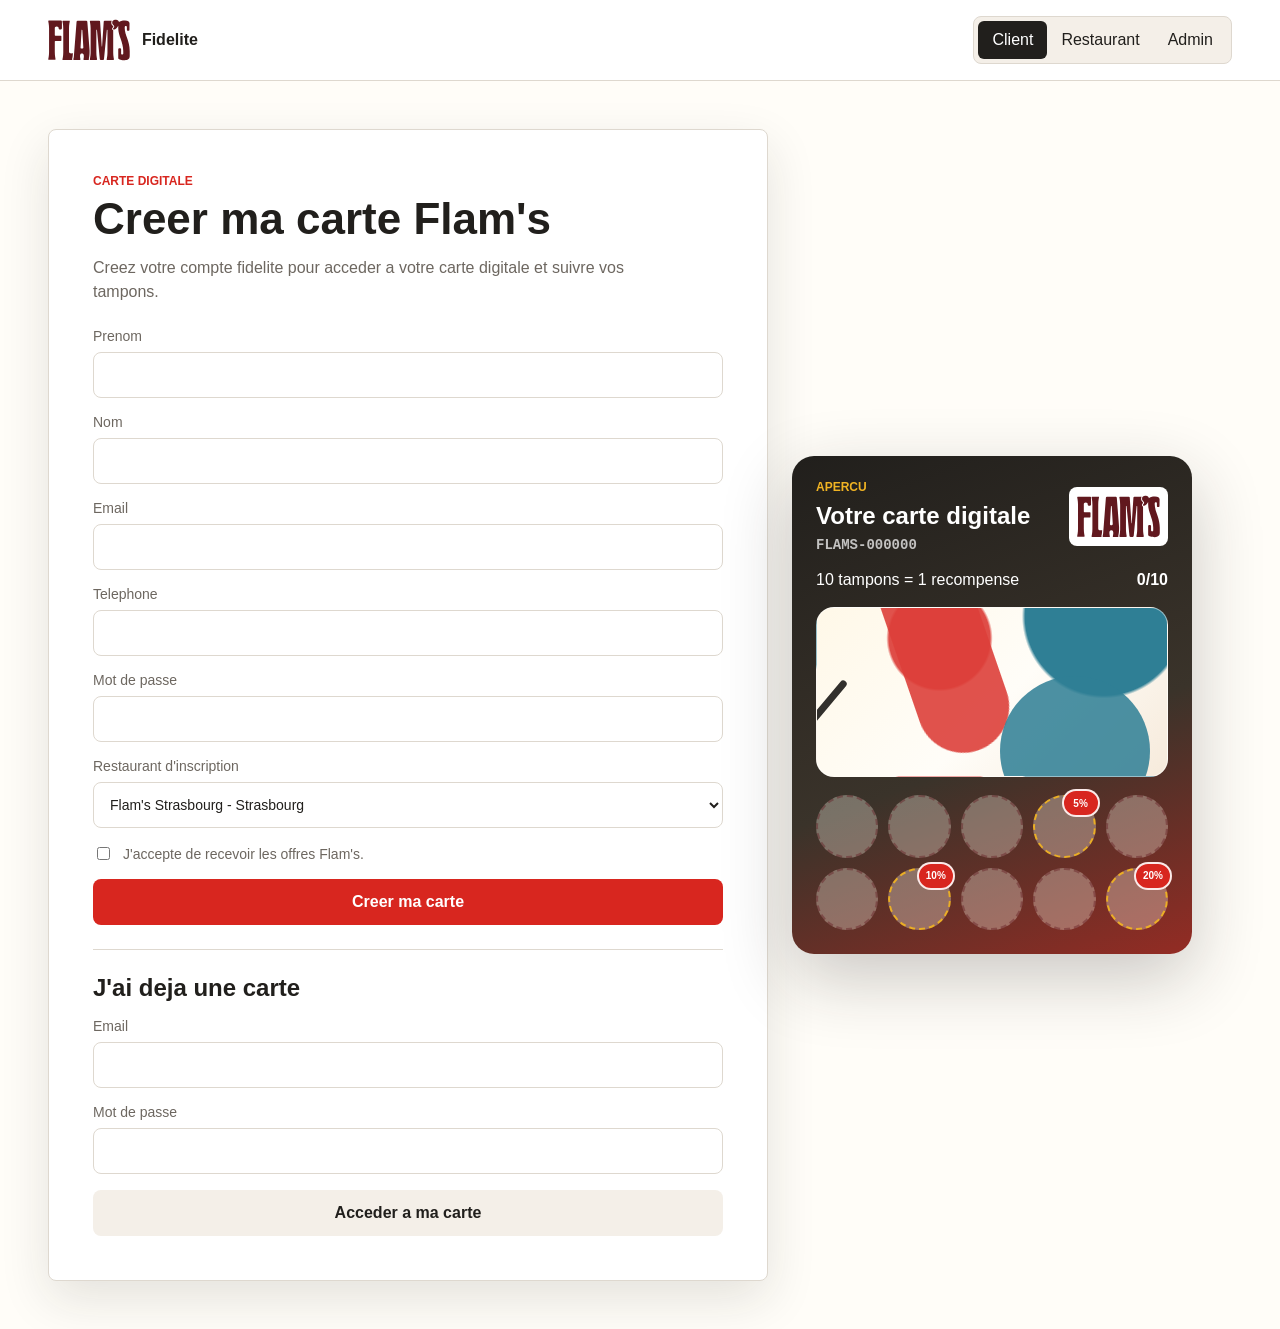
==== index.html @ 09e4e953 "Restore abstract card artwork" ====
<!doctype html>
<html lang="fr">
  <head>
    <meta charset="utf-8" />
    <meta name="viewport" content="width=device-width, initial-scale=1" />
    <title>Flam's Fidelite - Connexion client</title>
    <link rel="stylesheet" href="styles.css" />
  </head>
  <body data-page="auth">
    <header class="topbar">
      <a class="brand" href="index.html" aria-label="Accueil Flam's Fidelite">
        <img class="brand-logo" src="assets/brand/2025-09-FLAMS-Valise-Logo_LOGO-BDX.svg" alt="Flam's" />
        <span>Fidelite</span>
      </a>
      <nav class="main-nav" aria-label="Navigation">
        <a class="is-active" href="index.html">Client</a>
        <a href="restaurant.html">Restaurant</a>
        <a href="admin.html">Admin</a>
      </nav>
    </header>

    <main class="auth-shell">
      <section class="auth-panel">
        <p class="eyebrow">Carte digitale</p>
        <h1>Creer ma carte Flam's</h1>
        <p class="lead">Creez votre compte fidelite pour acceder a votre carte digitale et suivre vos tampons.</p>

        <form id="customer-form" class="form">
          <label>
            Prenom
            <input name="firstName" autocomplete="given-name" required />
          </label>
          <label>
            Nom
            <input name="lastName" autocomplete="family-name" required />
          </label>
          <label>
            Email
            <input name="email" type="email" autocomplete="email" required />
          </label>
          <label>
            Telephone
            <input name="phone" type="tel" autocomplete="tel" required />
          </label>
          <label>
            Mot de passe
            <input name="password" type="password" autocomplete="new-password" minlength="6" required />
          </label>
          <label>
            Restaurant d'inscription
            <select name="restaurantId" id="restaurant-select" required></select>
          </label>
          <label class="check">
            <input name="marketingConsent" type="checkbox" />
            <span>J'accepte de recevoir les offres Flam's.</span>
          </label>
          <button class="primary" type="submit">Creer ma carte</button>
        </form>

        <div class="divider"></div>

        <form id="login-form" class="form compact-form">
          <h2>J'ai deja une carte</h2>
          <label>
            Email
            <input name="email" type="email" autocomplete="email" required />
          </label>
          <label>
            Mot de passe
            <input name="password" type="password" autocomplete="current-password" required />
          </label>
          <button class="secondary" type="submit">Acceder a ma carte</button>
        </form>
      </section>

      <aside class="auth-visual">
        <div class="wallet-card sample-card">
          <div class="brand-row">
            <div>
              <p class="eyebrow">Apercu</p>
              <h2>Votre carte digitale</h2>
              <p class="card-number">FLAMS-000000</p>
            </div>
            <img class="card-logo" src="assets/brand/2025-09-FLAMS-Valise-Logo_LOGO-BDX.svg" alt="Flam's" />
          </div>
          <div class="reward-row">
            <span>10 tampons = 1 recompense</span>
            <strong>0/10</strong>
          </div>
          <div class="card-art" id="sample-art" aria-label="Apercu du dessin unique"></div>
          <div class="stamp-grid client-stamps" id="sample-stamps"></div>
        </div>
      </aside>
    </main>

    <script src="app.js"></script>
  </body>
</html>
---- styles.css ----
:root {
  color-scheme: light;
  --ink: #211f1c;
  --muted: #6d6760;
  --line: #ded8cf;
  --paper: #fffdf8;
  --surface: #ffffff;
  --flame: #d8261f;
  --gold: #f0b323;
  --green: #1b7f55;
  --blue: #2f7f95;
  --shadow: 0 18px 50px rgba(33, 31, 28, 0.12);
}

* {
  box-sizing: border-box;
}

body {
  margin: 0;
  background: var(--paper);
  color: var(--ink);
  font-family: Arial, Helvetica, sans-serif;
}

button,
input,
select {
  font: inherit;
}

.topbar {
  align-items: center;
  background: var(--surface);
  border-bottom: 1px solid var(--line);
  display: flex;
  gap: 24px;
  justify-content: space-between;
  padding: 16px clamp(16px, 4vw, 48px);
  position: sticky;
  top: 0;
  z-index: 2;
}

.brand {
  align-items: center;
  color: var(--ink);
  display: inline-flex;
  font-weight: 800;
  gap: 12px;
  text-decoration: none;
}

.brand-logo {
  display: block;
  height: 42px;
  max-width: 150px;
  object-fit: contain;
  width: auto;
}

.main-nav {
  background: #f4efe8;
  border: 1px solid var(--line);
  border-radius: 8px;
  display: flex;
  padding: 4px;
}

.main-nav a {
  border-radius: 6px;
  color: var(--ink);
  min-height: 38px;
  padding: 10px 14px;
  text-decoration: none;
}

.main-nav a.is-active {
  background: var(--ink);
  color: white;
}

h1,
h2,
p {
  margin: 0;
}

h1 {
  font-size: clamp(28px, 4vw, 44px);
  line-height: 1.05;
}

h2 {
  font-size: 24px;
  line-height: 1.15;
}

.eyebrow {
  color: var(--flame);
  font-size: 12px;
  font-weight: 700;
  letter-spacing: 0;
  margin-bottom: 8px;
  text-transform: uppercase;
}

main {
  padding: clamp(18px, 4vw, 48px);
}

.auth-shell,
.page-grid,
.admin-shell {
  display: grid;
  gap: 24px;
}

.auth-shell,
.page-grid {
  grid-template-columns: minmax(0, 1fr) minmax(320px, 440px);
}

.client-shell {
  align-items: start;
  display: grid;
  gap: clamp(20px, 4vw, 40px);
  grid-template-columns: minmax(320px, 420px) minmax(0, 1fr);
  max-width: 1180px;
  margin: 0 auto;
}

.client-card-area {
  display: flex;
  justify-content: center;
  position: sticky;
  top: 94px;
}

.client-side {
  display: grid;
  gap: 18px;
}

.admin-shell {
  grid-template-columns: 1fr;
}

.panel {
  background: var(--surface);
  border: 1px solid var(--line);
  border-radius: 8px;
  box-shadow: var(--shadow);
  padding: 24px;
}

.auth-panel {
  background: var(--surface);
  border: 1px solid var(--line);
  border-radius: 8px;
  box-shadow: var(--shadow);
  padding: clamp(24px, 4vw, 44px);
}

.lead {
  color: var(--muted);
  line-height: 1.5;
  margin-top: 14px;
  max-width: 560px;
}

.form {
  display: grid;
  gap: 16px;
  margin-top: 24px;
}

.compact-form {
  margin-top: 0;
}

label {
  color: var(--muted);
  display: grid;
  gap: 8px;
  font-size: 14px;
}

input,
select {
  background: #fff;
  border: 1px solid var(--line);
  border-radius: 8px;
  color: var(--ink);
  min-height: 46px;
  padding: 0 12px;
  width: 100%;
}

.check {
  align-items: center;
  display: flex;
  gap: 10px;
}

.check input {
  min-height: auto;
  width: auto;
}

.primary,
.secondary {
  border: 0;
  border-radius: 8px;
  cursor: pointer;
  font-weight: 700;
  min-height: 46px;
  padding: 0 16px;
}

.primary {
  background: var(--flame);
  color: white;
}

.secondary {
  background: #f4efe8;
  color: var(--ink);
}

.primary:disabled,
.secondary:disabled {
  cursor: not-allowed;
  opacity: 0.55;
}

.divider {
  background: var(--line);
  height: 1px;
  margin: 24px 0;
}

.phone-preview {
  align-items: center;
  display: flex;
  justify-content: center;
}

.auth-visual {
  align-items: center;
  display: flex;
}

.client-stack {
  display: grid;
  gap: 16px;
  width: 100%;
}

.wallet-card {
  background: linear-gradient(160deg, #211f1c 0%, #3a332a 58%, #d8261f 132%);
  border-radius: 22px;
  box-shadow: 0 24px 70px rgba(33, 31, 28, 0.24);
  color: white;
  display: grid;
  gap: 18px;
  max-width: 400px;
  min-height: 0;
  padding: 24px;
  width: 100%;
}

.wallet-card h1 {
  font-size: clamp(24px, 4vw, 34px);
  overflow-wrap: anywhere;
}

.wallet-card .eyebrow {
  color: var(--gold);
}

.card-number {
  color: rgba(255, 255, 255, 0.72);
  font-family: "Courier New", monospace;
  font-size: 14px;
  font-weight: 700;
  margin-top: 8px;
}

.brand-row,
.reward-row,
.wallet-actions,
.staff-actions {
  align-items: center;
  display: flex;
  gap: 12px;
  justify-content: space-between;
}

.logo-mark {
  align-items: center;
  background: var(--flame);
  border-radius: 8px;
  display: inline-flex;
  font-size: 28px;
  font-weight: 800;
  height: 54px;
  justify-content: center;
  width: 54px;
}

.card-logo {
  background: white;
  border-radius: 8px;
  display: block;
  max-width: 104px;
  padding: 8px;
  width: 28%;
}

.card-illustration {
  align-items: center;
  background: rgba(255, 248, 232, 0.98);
  border: 1px solid rgba(255, 255, 255, 0.46);
  border-radius: 16px;
  display: flex;
  justify-content: center;
  min-height: 150px;
  overflow: hidden;
  padding: 12px;
}

.card-illustration img {
  display: block;
  max-height: 150px;
  max-width: 100%;
  object-fit: contain;
  width: 100%;
}

.stamp-grid {
  display: grid;
  gap: 10px;
  grid-template-columns: repeat(5, 1fr);
}

.client-stamps {
  gap: clamp(6px, 1.8vw, 10px);
}

.stamp {
  aspect-ratio: 1;
  background: rgba(255, 248, 232, 0.32);
  border: 2px dashed rgba(97, 24, 30, 0.4);
  border-radius: 50%;
  min-width: 0;
  position: relative;
}

.stamp.is-filled {
  background: rgba(240, 179, 35, 0.94);
  border-color: rgba(97, 24, 30, 0.78);
  box-shadow: inset 0 0 0 5px rgba(255, 248, 232, 0.35), 0 4px 10px rgba(33, 31, 28, 0.18);
}

.stamp.is-milestone {
  border-color: rgba(240, 179, 35, 0.95);
}

.stamp.is-milestone::after {
  align-items: center;
  background: var(--flame);
  border: 2px solid rgba(255, 255, 255, 0.9);
  border-radius: 999px;
  color: white;
  content: attr(data-benefit);
  display: flex;
  font-size: 10px;
  font-weight: 800;
  height: 24px;
  justify-content: center;
  position: absolute;
  right: -6px;
  top: -8px;
  width: 34px;
}

.card-art {
  align-items: center;
  background:
    radial-gradient(circle at var(--art-x, 22%) 18%, color-mix(in srgb, var(--art-primary, #d8261f) 82%, white) 0 19%, transparent 20%),
    radial-gradient(circle at 82% var(--art-y, 72%), var(--art-secondary, #f0b323) 0 24%, transparent 25%),
    linear-gradient(135deg, #fff8e8 0%, #fffdf8 54%, #f6eadb 100%);
  border: 1px solid rgba(255, 255, 255, 0.5);
  border-radius: 18px;
  color: var(--ink);
  display: flex;
  justify-content: center;
  min-height: 170px;
  overflow: hidden;
  position: relative;
}

.card-art::before,
.card-art::after {
  border-radius: 999px;
  content: "";
  position: absolute;
}

.card-art::before {
  background: color-mix(in srgb, var(--art-primary, #d8261f) 88%, white);
  filter: blur(0);
  height: 210px;
  left: calc(var(--art-x, 18%) - 12%);
  opacity: 0.9;
  top: -62px;
  transform: rotate(var(--art-tilt, -18deg));
  width: 92px;
}

.card-art::after {
  background: var(--art-secondary, #f0b323);
  bottom: -50px;
  height: 150px;
  opacity: 0.86;
  right: var(--art-y, 14%);
  width: 150px;
}

.art-line {
  background: var(--ink);
  border-radius: 999px;
  height: 7px;
  left: var(--line-left);
  opacity: 0.92;
  position: absolute;
  top: var(--line-top);
  transform: rotate(var(--line-tilt));
  width: var(--line-width);
  z-index: 1;
}

.art-dot {
  background: var(--art-accent, #1b7f55);
  border-radius: 50%;
  height: var(--dot-size);
  left: var(--dot-left);
  opacity: 0.95;
  position: absolute;
  top: var(--dot-top);
  width: var(--dot-size);
  z-index: 1;
}

.art-ring {
  border: 3px solid var(--art-accent, #1b7f55);
  border-radius: 50%;
  height: var(--ring-size);
  left: var(--ring-left);
  opacity: 0.9;
  position: absolute;
  top: var(--ring-top);
  width: var(--ring-size);
  z-index: 1;
}

.wallet-actions {
  gap: 10px;
}

.wallet-actions .secondary {
  flex: 1;
}

.progress-track {
  background: rgba(255, 255, 255, 0.18);
  border-radius: 999px;
  height: 10px;
  overflow: hidden;
}

.client-reward-banner {
  background: rgba(255, 255, 255, 0.12);
  border: 1px solid rgba(255, 255, 255, 0.2);
  border-radius: 12px;
  color: white;
  font-weight: 800;
  line-height: 1.35;
  padding: 14px;
}

.milestone-track {
  background: rgba(255, 255, 255, 0.1);
  border: 1px solid rgba(255, 255, 255, 0.16);
  border-radius: 14px;
  display: grid;
  gap: 10px;
  padding: 14px;
}

.milestone-item {
  align-items: center;
  display: grid;
  gap: 10px;
  grid-template-columns: 42px 1fr auto;
}

.milestone-dot {
  align-items: center;
  background: rgba(255, 255, 255, 0.16);
  border: 1px solid rgba(255, 255, 255, 0.3);
  border-radius: 999px;
  display: flex;
  font-weight: 800;
  height: 42px;
  justify-content: center;
  width: 42px;
}

.milestone-item.is-unlocked .milestone-dot,
.milestone-item.is-current .milestone-dot {
  background: var(--gold);
  border-color: var(--gold);
  color: var(--ink);
}

.milestone-copy {
  display: grid;
  gap: 3px;
}

.milestone-copy strong {
  font-size: 14px;
}

.milestone-copy span,
.milestone-state {
  color: rgba(255, 255, 255, 0.72);
  font-size: 12px;
}

.milestone-state {
  font-weight: 800;
}

.progress-track span {
  background: var(--gold);
  border-radius: inherit;
  display: block;
  height: 100%;
  transition: width 180ms ease;
  width: 0;
}

.empty {
  color: var(--muted);
}

.customer-line {
  color: var(--muted);
  margin-top: 8px;
}

.staff-card {
  display: grid;
  gap: 18px;
}

.staff-meta,
.toolbar,
.section-head,
.mini-stats {
  align-items: center;
  display: flex;
  gap: 12px;
  justify-content: space-between;
}

.toolbar {
  align-items: stretch;
}

.toolbar button {
  flex: 1;
}

.admin-actions {
  min-width: 280px;
}

.staff-actions {
  justify-content: flex-start;
}

.reward-ready {
  color: var(--green);
  font-weight: 800;
}

.metrics {
  display: grid;
  gap: 16px;
  grid-template-columns: repeat(4, 1fr);
  margin-top: 24px;
}

.mini-metrics {
  grid-template-columns: repeat(2, 1fr);
}

.metrics article {
  background: #f4efe8;
  border-radius: 8px;
  display: grid;
  gap: 12px;
  padding: 18px;
}

.metrics span,
.event-list {
  color: var(--muted);
}

.metrics strong {
  font-size: 34px;
}

.event-list {
  display: grid;
  gap: 12px;
  margin-top: 18px;
}

.event-list.compact {
  margin-top: 14px;
}

.event {
  border-bottom: 1px solid var(--line);
  padding-bottom: 12px;
}

.event button {
  margin-top: 8px;
}

.mini-panel {
  background: var(--surface);
  border: 1px solid var(--line);
  border-radius: 8px;
  padding: 18px;
}

.mini-panel h3 {
  font-size: 18px;
  margin: 0;
}

.pill {
  background: #f4efe8;
  border-radius: 999px;
  color: var(--ink);
  display: inline-flex;
  font-size: 12px;
  font-weight: 700;
  padding: 7px 10px;
}

.pill.good {
  background: #e7f4ee;
  color: var(--green);
}

.pill.warn {
  background: #fff1cf;
  color: #8b5c00;
}

.benefit-list {
  display: grid;
  gap: 12px;
  margin-top: 18px;
}

.benefit-item {
  align-items: center;
  background: #f4efe8;
  border: 1px solid transparent;
  border-radius: 8px;
  display: grid;
  gap: 12px;
  grid-template-columns: 56px 1fr auto;
  padding: 14px;
}

.benefit-item.is-unlocked {
  background: #fff8e8;
  border-color: rgba(240, 179, 35, 0.55);
}

.benefit-value {
  align-items: center;
  background: var(--ink);
  border-radius: 8px;
  color: white;
  display: flex;
  font-weight: 800;
  height: 42px;
  justify-content: center;
  width: 56px;
}

.benefit-item.is-unlocked .benefit-value {
  background: var(--flame);
}

.benefit-copy {
  display: grid;
  gap: 4px;
}

.benefit-copy span {
  color: var(--muted);
  font-size: 13px;
}

.account-panel {
  box-shadow: none;
}

.table-wrap {
  margin-top: 20px;
  overflow-x: auto;
}

table {
  border-collapse: collapse;
  min-width: 720px;
  width: 100%;
}

th,
td {
  border-bottom: 1px solid var(--line);
  padding: 14px 10px;
  text-align: left;
  vertical-align: top;
}

th {
  color: var(--muted);
  font-size: 12px;
  text-transform: uppercase;
}

td p {
  color: var(--muted);
  margin-top: 4px;
}

.inline-input {
  max-width: 320px;
}

.toast {
  background: var(--ink);
  border-radius: 8px;
  bottom: 24px;
  box-shadow: var(--shadow);
  color: white;
  left: 50%;
  opacity: 0;
  padding: 14px 18px;
  pointer-events: none;
  position: fixed;
  transform: translate(-50%, 20px);
  transition: 180ms ease;
  z-index: 5;
}

.toast.is-visible {
  opacity: 1;
  transform: translate(-50%, 0);
}

@media (max-width: 820px) {
  .topbar {
    align-items: start;
    flex-direction: column;
  }

  .main-nav,
  .main-nav a {
    width: 100%;
  }

  .brand {
    width: 100%;
  }

  .brand-logo {
    height: 36px;
    max-width: 132px;
  }

  .auth-shell,
  .page-grid,
  .client-shell,
  .metrics {
    grid-template-columns: 1fr;
  }

  .client-card-area {
    position: static;
  }

  .section-head,
  .toolbar,
  .staff-meta {
    align-items: stretch;
    flex-direction: column;
  }

  .inline-input {
    max-width: none;
  }

  .wallet-card {
    min-height: auto;
  }

  .milestone-item,
  .benefit-item {
    grid-template-columns: 1fr;
  }
}
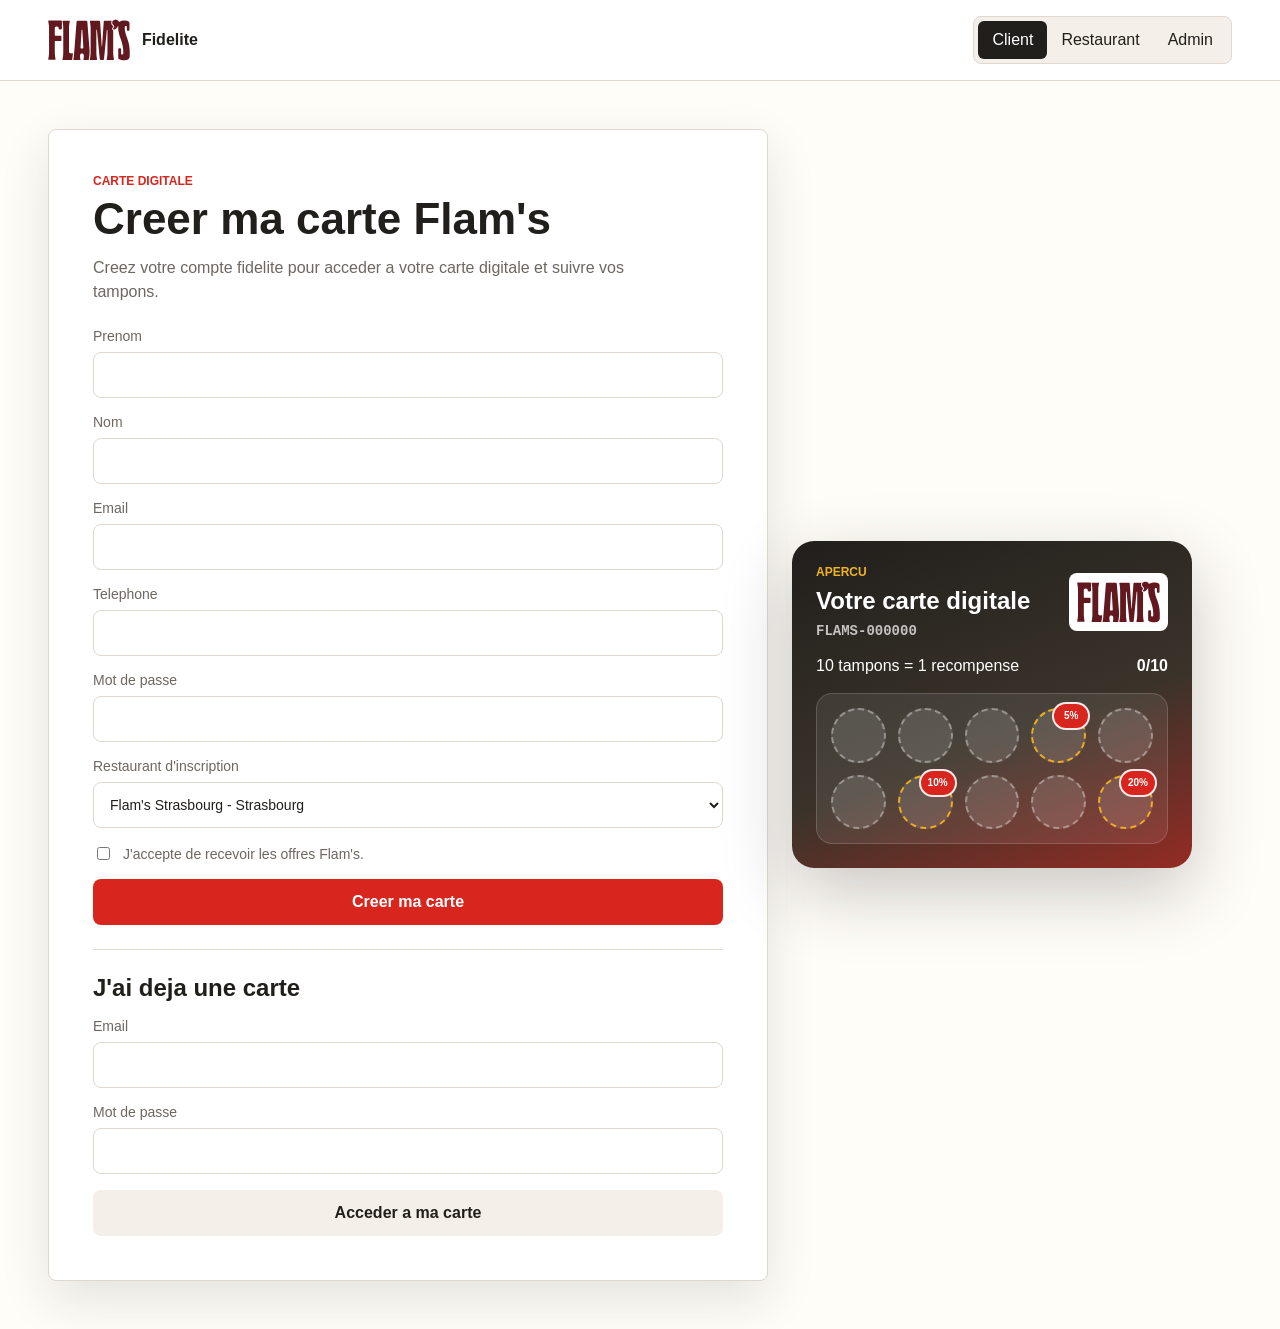
==== commit c3a5cfd3: "Use dragon SVG for loyalty stamps" ====
--- a/index.html
+++ b/index.html
@@ -87,7 +87,6 @@
             <span>10 tampons = 1 recompense</span>
             <strong>0/10</strong>
           </div>
-          <div class="card-art" id="sample-art" aria-label="Apercu du dessin unique"></div>
           <div class="stamp-grid client-stamps" id="sample-stamps"></div>
         </div>
       </aside>
--- a/styles.css
+++ b/styles.css
@@ -340,27 +340,42 @@
 
 .stamp-grid {
   display: grid;
-  gap: 10px;
+  gap: 12px;
   grid-template-columns: repeat(5, 1fr);
 }
 
 .client-stamps {
-  gap: clamp(6px, 1.8vw, 10px);
+  background: rgba(255, 255, 255, 0.08);
+  border: 1px solid rgba(255, 255, 255, 0.16);
+  border-radius: 16px;
+  gap: clamp(8px, 2vw, 12px);
+  padding: 14px;
 }
 
 .stamp {
   aspect-ratio: 1;
-  background: rgba(255, 248, 232, 0.32);
-  border: 2px dashed rgba(97, 24, 30, 0.4);
+  align-items: center;
+  background: rgba(255, 255, 255, 0.12);
+  border: 2px dashed rgba(255, 255, 255, 0.36);
   border-radius: 50%;
+  display: flex;
+  justify-content: center;
   min-width: 0;
   position: relative;
 }
 
 .stamp.is-filled {
-  background: rgba(240, 179, 35, 0.94);
-  border-color: rgba(97, 24, 30, 0.78);
-  box-shadow: inset 0 0 0 5px rgba(255, 248, 232, 0.35), 0 4px 10px rgba(33, 31, 28, 0.18);
+  background: #fff8e8;
+  border-color: var(--gold);
+  box-shadow: 0 4px 10px rgba(33, 31, 28, 0.18);
+}
+
+.stamp.is-filled::before {
+  background: url("assets/brand/2025-09-FLAMS-Valise-Logo_ILLU-DRAGON-JAUNE.svg") center / contain no-repeat;
+  content: "";
+  display: block;
+  height: 78%;
+  width: 78%;
 }
 
 .stamp.is-milestone {
@@ -385,85 +400,6 @@
   width: 34px;
 }
 
-.card-art {
-  align-items: center;
-  background:
-    radial-gradient(circle at var(--art-x, 22%) 18%, color-mix(in srgb, var(--art-primary, #d8261f) 82%, white) 0 19%, transparent 20%),
-    radial-gradient(circle at 82% var(--art-y, 72%), var(--art-secondary, #f0b323) 0 24%, transparent 25%),
-    linear-gradient(135deg, #fff8e8 0%, #fffdf8 54%, #f6eadb 100%);
-  border: 1px solid rgba(255, 255, 255, 0.5);
-  border-radius: 18px;
-  color: var(--ink);
-  display: flex;
-  justify-content: center;
-  min-height: 170px;
-  overflow: hidden;
-  position: relative;
-}
-
-.card-art::before,
-.card-art::after {
-  border-radius: 999px;
-  content: "";
-  position: absolute;
-}
-
-.card-art::before {
-  background: color-mix(in srgb, var(--art-primary, #d8261f) 88%, white);
-  filter: blur(0);
-  height: 210px;
-  left: calc(var(--art-x, 18%) - 12%);
-  opacity: 0.9;
-  top: -62px;
-  transform: rotate(var(--art-tilt, -18deg));
-  width: 92px;
-}
-
-.card-art::after {
-  background: var(--art-secondary, #f0b323);
-  bottom: -50px;
-  height: 150px;
-  opacity: 0.86;
-  right: var(--art-y, 14%);
-  width: 150px;
-}
-
-.art-line {
-  background: var(--ink);
-  border-radius: 999px;
-  height: 7px;
-  left: var(--line-left);
-  opacity: 0.92;
-  position: absolute;
-  top: var(--line-top);
-  transform: rotate(var(--line-tilt));
-  width: var(--line-width);
-  z-index: 1;
-}
-
-.art-dot {
-  background: var(--art-accent, #1b7f55);
-  border-radius: 50%;
-  height: var(--dot-size);
-  left: var(--dot-left);
-  opacity: 0.95;
-  position: absolute;
-  top: var(--dot-top);
-  width: var(--dot-size);
-  z-index: 1;
-}
-
-.art-ring {
-  border: 3px solid var(--art-accent, #1b7f55);
-  border-radius: 50%;
-  height: var(--ring-size);
-  left: var(--ring-left);
-  opacity: 0.9;
-  position: absolute;
-  top: var(--ring-top);
-  width: var(--ring-size);
-  z-index: 1;
-}
 
 .wallet-actions {
   gap: 10px;
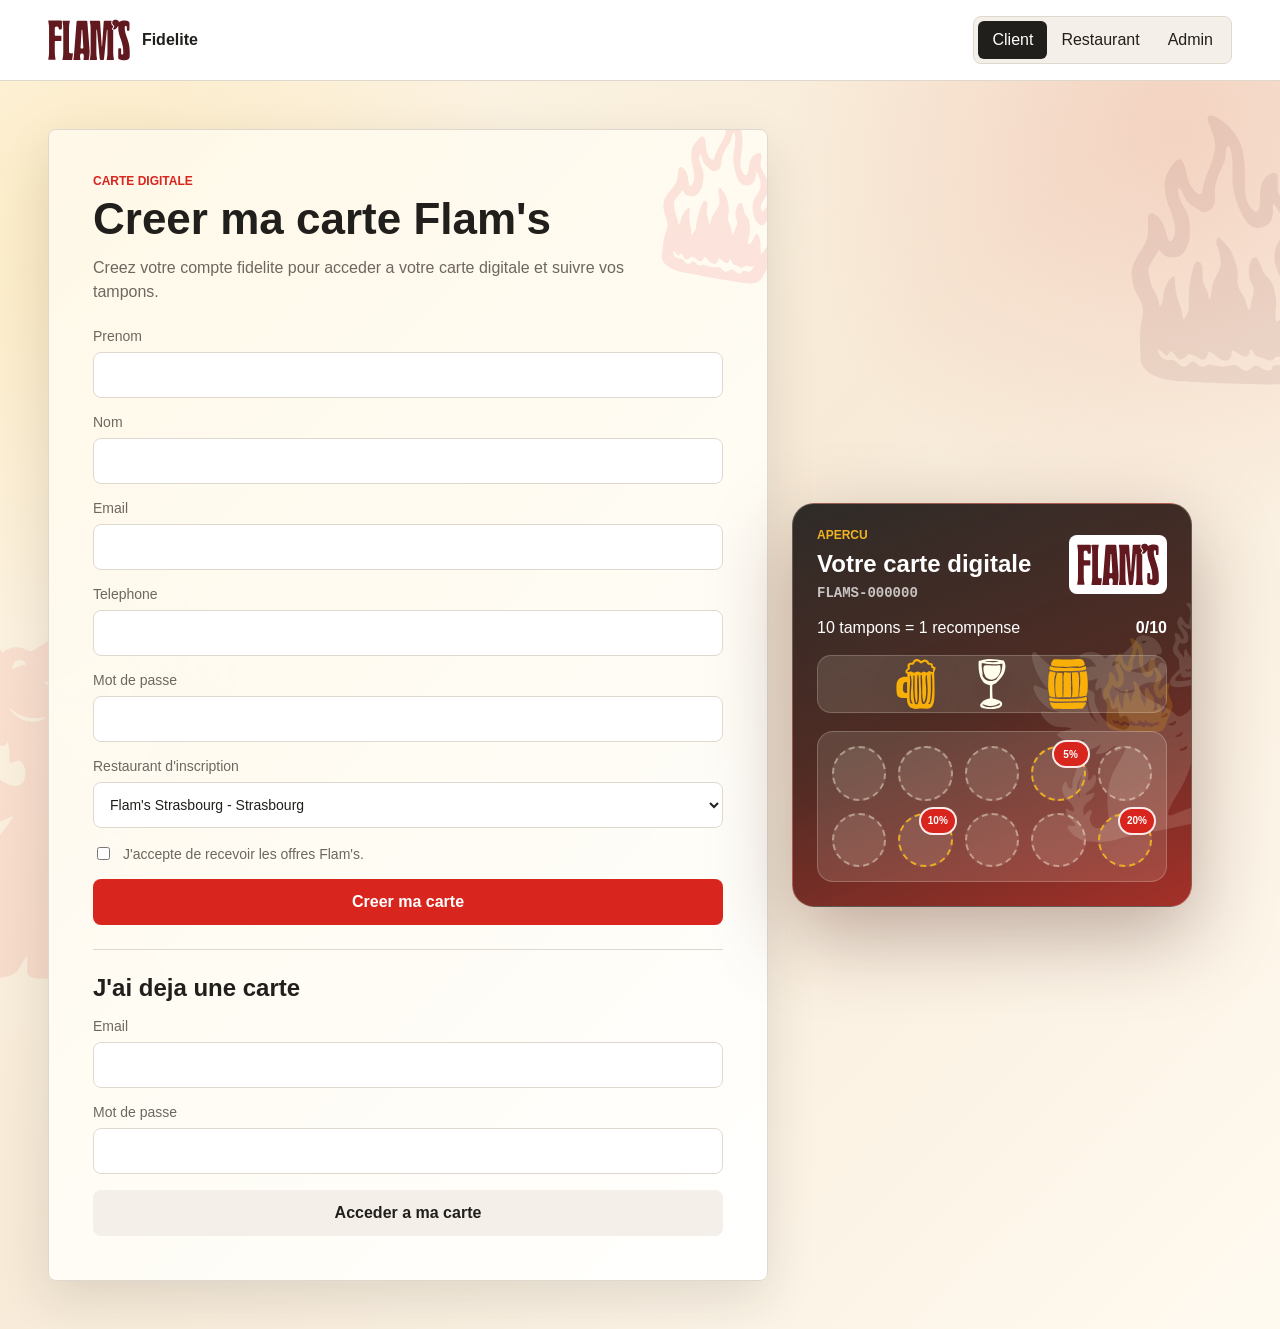
==== commit 69dc1013: "Refresh client entry branding and cache busting" ====
--- a/index.html
+++ b/index.html
@@ -4,9 +4,13 @@
     <meta charset="utf-8" />
     <meta name="viewport" content="width=device-width, initial-scale=1" />
     <title>Flam's Fidelite - Connexion client</title>
-    <link rel="stylesheet" href="styles.css" />
+    <link rel="manifest" href="manifest.webmanifest" />
+    <meta name="theme-color" content="#d8261f" />
+    <meta name="apple-mobile-web-app-capable" content="yes" />
+    <meta name="apple-mobile-web-app-title" content="Flam's" />
+    <link rel="stylesheet" href="styles.css?v=5" />
   </head>
-  <body data-page="auth">
+  <body class="client-page client-auth-page" data-page="auth">
     <header class="topbar">
       <a class="brand" href="index.html" aria-label="Accueil Flam's Fidelite">
         <img class="brand-logo" src="assets/brand/2025-09-FLAMS-Valise-Logo_LOGO-BDX.svg" alt="Flam's" />
@@ -14,15 +18,18 @@
       </a>
       <nav class="main-nav" aria-label="Navigation">
         <a class="is-active" href="index.html">Client</a>
-        <a href="restaurant.html">Restaurant</a>
-        <a href="admin.html">Admin</a>
+        <a href="restaurant-login.html">Restaurant</a>
+        <a href="admin-login.html">Admin</a>
       </nav>
     </header>
 
-    <main class="auth-shell">
-      <section class="auth-panel">
+    <main class="auth-shell client-auth-shell">
+      <div class="client-bg-mark client-bg-mark-dragon" aria-hidden="true"></div>
+      <div class="client-bg-mark client-bg-mark-flame" aria-hidden="true"></div>
+      <section class="auth-panel client-auth-panel">
+        <img class="auth-panel-mark" src="assets/brand/2025-09-FLAMS-Valise-Logo_ILLU-FLAMME-ROUGE.svg" alt="" aria-hidden="true" />
         <p class="eyebrow">Carte digitale</p>
-        <h1>Creer ma carte Flam's</h1>
+        <h1 class="client-auth-title">Creer ma carte Flam's</h1>
         <p class="lead">Creez votre compte fidelite pour acceder a votre carte digitale et suivre vos tampons.</p>
 
         <form id="customer-form" class="form">
@@ -75,6 +82,8 @@
 
       <aside class="auth-visual">
         <div class="wallet-card sample-card">
+          <img class="card-deco card-deco-dragon" src="assets/brand/2025-09-FLAMS-Valise-Logo_ILLU-DRAGON-BEIGE.svg" alt="" aria-hidden="true" />
+          <img class="card-deco card-deco-flame" src="assets/brand/2025-09-FLAMS-Valise-Logo_ILLU-FLAMME-JAUNE.svg" alt="" aria-hidden="true" />
           <div class="brand-row">
             <div>
               <p class="eyebrow">Apercu</p>
@@ -87,11 +96,16 @@
             <span>10 tampons = 1 recompense</span>
             <strong>0/10</strong>
           </div>
+          <div class="card-mini-scene" aria-hidden="true">
+            <img src="assets/brand/2025-09-FLAMS-Valise-Logo_ILLU-BIERE-JAUNE.svg" alt="" />
+            <img src="assets/brand/2025-09-FLAMS-Valise-Logo_ILLU-VIN-BEIGE.svg" alt="" />
+            <img src="assets/brand/2025-09-FLAMS-Valise-Logo_ILLU-FUT-JAUNE.svg" alt="" />
+          </div>
           <div class="stamp-grid client-stamps" id="sample-stamps"></div>
         </div>
       </aside>
     </main>
 
-    <script src="app.js"></script>
+    <script src="app.js?v=5"></script>
   </body>
 </html>
--- a/styles.css
+++ b/styles.css
@@ -110,6 +110,7 @@
 }
 
 .auth-shell,
+.login-shell,
 .page-grid,
 .admin-shell {
   display: grid;
@@ -119,6 +120,18 @@
 .auth-shell,
 .page-grid {
   grid-template-columns: minmax(0, 1fr) minmax(320px, 440px);
+}
+
+.login-shell {
+  margin: 0 auto;
+  max-width: 560px;
+}
+
+.client-page {
+  background:
+    radial-gradient(circle at 8% 18%, rgba(240, 179, 35, 0.18), transparent 26%),
+    radial-gradient(circle at 92% 10%, rgba(216, 38, 31, 0.12), transparent 24%),
+    linear-gradient(135deg, #fff8e8 0%, #f7ead7 48%, #fffaf0 100%);
 }
 
 .client-shell {
@@ -128,6 +141,7 @@
   grid-template-columns: minmax(320px, 420px) minmax(0, 1fr);
   max-width: 1180px;
   margin: 0 auto;
+  position: relative;
 }
 
 .client-card-area {
@@ -140,10 +154,44 @@
 .client-side {
   display: grid;
   gap: 18px;
+  position: relative;
+  z-index: 1;
+}
+
+.client-bg-mark {
+  background-position: center;
+  background-repeat: no-repeat;
+  background-size: contain;
+  opacity: 0.08;
+  pointer-events: none;
+  position: fixed;
+  z-index: 0;
+}
+
+.client-bg-mark-dragon {
+  background-image: url("assets/brand/2025-09-FLAMS-Valise-Logo_ILLU-DRAGON-ROUGE.svg");
+  bottom: -90px;
+  height: 420px;
+  left: -140px;
+  width: 420px;
+}
+
+.client-bg-mark-flame {
+  background-image: url("assets/brand/2025-09-FLAMS-Valise-Logo_ILLU-FLAMME-BDX.svg");
+  height: 280px;
+  right: -90px;
+  top: 110px;
+  width: 280px;
 }
 
 .admin-shell {
   grid-template-columns: 1fr;
+}
+
+.dashboard-grid {
+  display: grid;
+  gap: 24px;
+  grid-template-columns: repeat(2, minmax(0, 1fr));
 }
 
 .panel {
@@ -154,6 +202,46 @@
   padding: 24px;
 }
 
+.client-side .panel {
+  overflow: hidden;
+  position: relative;
+}
+
+.client-summary-panel,
+.client-benefit-panel {
+  background:
+    linear-gradient(135deg, rgba(255, 248, 232, 0.98), rgba(255, 255, 255, 0.96));
+}
+
+.panel-illustration {
+  opacity: 0.12;
+  pointer-events: none;
+  position: absolute;
+  right: -34px;
+  top: -26px;
+  transform: rotate(9deg);
+  width: 170px;
+}
+
+.panel-illustration.small {
+  opacity: 0.14;
+  right: -20px;
+  top: -18px;
+  width: 112px;
+}
+
+.text-pop {
+  animation: text-rise 640ms ease both;
+}
+
+.text-pop.delayed {
+  animation-delay: 120ms;
+}
+
+.chart-panel {
+  min-height: 320px;
+}
+
 .auth-panel {
   background: var(--surface);
   border: 1px solid var(--line);
@@ -162,11 +250,60 @@
   padding: clamp(24px, 4vw, 44px);
 }
 
+.client-auth-shell {
+  position: relative;
+}
+
+.client-auth-panel {
+  background:
+    linear-gradient(135deg, rgba(255, 248, 232, 0.98), rgba(255, 255, 255, 0.96));
+  overflow: hidden;
+  position: relative;
+}
+
+.auth-panel-mark {
+  opacity: 0.1;
+  pointer-events: none;
+  position: absolute;
+  right: -24px;
+  top: -20px;
+  transform: rotate(8deg);
+  width: 130px;
+}
+
+.client-auth-title {
+  animation: text-rise 640ms ease both;
+  max-width: 520px;
+}
+
+.client-auth-panel .form,
+.client-auth-panel .lead,
+.client-auth-panel .eyebrow,
+.client-auth-panel h1,
+.client-auth-panel h2,
+.client-auth-panel .divider {
+  position: relative;
+  z-index: 1;
+}
+
+.login-panel {
+  width: 100%;
+}
+
 .lead {
   color: var(--muted);
   line-height: 1.5;
   margin-top: 14px;
   max-width: 560px;
+}
+
+.session-line {
+  color: var(--muted);
+  margin-top: 8px;
+}
+
+.session-line strong {
+  color: var(--ink);
 }
 
 .form {
@@ -228,6 +365,29 @@
   color: var(--ink);
 }
 
+.credential-box {
+  background: #f8f4ee;
+  border: 1px solid var(--line);
+  border-radius: 8px;
+  margin-top: 24px;
+  padding: 16px;
+}
+
+.credential-grid {
+  display: grid;
+  gap: 10px 14px;
+  grid-template-columns: minmax(0, 1fr) minmax(0, 1.35fr);
+}
+
+.credential-grid span {
+  color: var(--muted);
+}
+
+.credential-grid strong {
+  font-family: "Courier New", monospace;
+  overflow-wrap: anywhere;
+}
+
 .primary:disabled,
 .secondary:disabled {
   cursor: not-allowed;
@@ -254,20 +414,69 @@
 .client-stack {
   display: grid;
   gap: 16px;
+  position: relative;
+  z-index: 1;
   width: 100%;
 }
 
 .wallet-card {
-  background: linear-gradient(160deg, #211f1c 0%, #3a332a 58%, #d8261f 132%);
+  background:
+    linear-gradient(160deg, rgba(33, 31, 28, 0.94) 0%, rgba(72, 35, 28, 0.96) 50%, rgba(216, 38, 31, 0.94) 132%);
+  border: 1px solid rgba(255, 248, 232, 0.22);
   border-radius: 22px;
-  box-shadow: 0 24px 70px rgba(33, 31, 28, 0.24);
+  box-shadow: 0 28px 80px rgba(74, 28, 22, 0.34);
   color: white;
   display: grid;
   gap: 18px;
   max-width: 400px;
   min-height: 0;
+  overflow: hidden;
   padding: 24px;
+  position: relative;
   width: 100%;
+}
+
+.wallet-card::before {
+  background:
+    linear-gradient(90deg, transparent 0%, rgba(255, 248, 232, 0.22) 50%, transparent 100%);
+  content: "";
+  height: 160%;
+  left: -75%;
+  opacity: 0.46;
+  position: absolute;
+  top: -30%;
+  transform: rotate(18deg);
+  width: 44%;
+  animation: card-shine 7s ease-in-out infinite;
+}
+
+.wallet-card > *:not(.card-deco) {
+  position: relative;
+  z-index: 1;
+}
+
+.wallet-card.status-new {
+  background: linear-gradient(160deg, #211f1c 0%, #4a2b24 58%, #d8261f 132%);
+}
+
+.wallet-card.status-bronze {
+  background: linear-gradient(160deg, #2d2119 0%, #7b4a28 58%, #d99638 132%);
+}
+
+.wallet-card.status-silver {
+  background: linear-gradient(160deg, #232629 0%, #737b82 58%, #d7dde2 132%);
+}
+
+.wallet-card.status-gold {
+  background: linear-gradient(160deg, #2b2110 0%, #9b6b13 58%, #f0b323 132%);
+}
+
+.wallet-card.status-platinum {
+  background: linear-gradient(160deg, #172421 0%, #55756f 58%, #d4eee9 132%);
+}
+
+.wallet-card.status-diamond {
+  background: linear-gradient(160deg, #151f2b 0%, #245f7c 52%, #b9f2ff 132%);
 }
 
 .wallet-card h1 {
@@ -287,6 +496,61 @@
   margin-top: 8px;
 }
 
+.status-strip {
+  align-items: center;
+  background: rgba(255, 248, 232, 0.13);
+  border: 1px solid rgba(255, 248, 232, 0.28);
+  border-radius: 14px;
+  display: flex;
+  justify-content: space-between;
+  padding: 12px 14px;
+}
+
+.status-strip span {
+  color: rgba(255, 255, 255, 0.72);
+  font-size: 12px;
+  font-weight: 800;
+  text-transform: uppercase;
+}
+
+.status-strip strong {
+  color: var(--gold);
+  font-size: 18px;
+  text-shadow: 0 0 20px rgba(240, 179, 35, 0.25);
+}
+
+.animated-status {
+  animation: status-pulse 2.6s ease-in-out infinite;
+}
+
+.card-code-display {
+  background: rgba(255, 255, 255, 0.94);
+  border: 3px solid var(--gold);
+  border-radius: 16px;
+  color: var(--ink);
+  display: none;
+  gap: 8px;
+  padding: 22px 16px;
+  text-align: center;
+}
+
+.card-code-display.is-visible {
+  display: grid;
+}
+
+.card-code-display span {
+  color: var(--muted);
+  font-size: 12px;
+  font-weight: 800;
+  text-transform: uppercase;
+}
+
+.card-code-display strong {
+  font-family: "Courier New", monospace;
+  font-size: clamp(26px, 7vw, 42px);
+  overflow-wrap: anywhere;
+}
+
 .brand-row,
 .reward-row,
 .wallet-actions,
@@ -318,6 +582,61 @@
   width: 28%;
 }
 
+.card-deco {
+  pointer-events: none;
+  position: absolute;
+  user-select: none;
+  z-index: 0;
+}
+
+.card-deco-dragon {
+  bottom: 70px;
+  opacity: 0.13;
+  right: -78px;
+  transform: rotate(-10deg);
+  width: 230px;
+}
+
+.card-deco-flame {
+  opacity: 0.18;
+  right: 16px;
+  top: 132px;
+  width: 74px;
+  animation: float-mark 4.4s ease-in-out infinite;
+}
+
+.card-mini-scene {
+  align-items: center;
+  background: rgba(255, 248, 232, 0.12);
+  border: 1px solid rgba(255, 248, 232, 0.2);
+  border-radius: 14px;
+  display: flex;
+  gap: 12px;
+  justify-content: center;
+  min-height: 58px;
+  overflow: hidden;
+}
+
+.card-mini-scene img {
+  filter: drop-shadow(0 8px 14px rgba(33, 31, 28, 0.2));
+  height: 52px;
+  object-fit: contain;
+  transform-origin: center bottom;
+  width: 64px;
+}
+
+.card-mini-scene img:nth-child(1) {
+  animation: mini-bounce 4s ease-in-out infinite;
+}
+
+.card-mini-scene img:nth-child(2) {
+  animation: mini-bounce 4s ease-in-out 0.35s infinite;
+}
+
+.card-mini-scene img:nth-child(3) {
+  animation: mini-bounce 4s ease-in-out 0.7s infinite;
+}
+
 .card-illustration {
   align-items: center;
   background: rgba(255, 248, 232, 0.98);
@@ -345,8 +664,8 @@
 }
 
 .client-stamps {
-  background: rgba(255, 255, 255, 0.08);
-  border: 1px solid rgba(255, 255, 255, 0.16);
+  background: rgba(255, 248, 232, 0.12);
+  border: 1px solid rgba(255, 248, 232, 0.22);
   border-radius: 16px;
   gap: clamp(8px, 2vw, 12px);
   padding: 14px;
@@ -355,8 +674,8 @@
 .stamp {
   aspect-ratio: 1;
   align-items: center;
-  background: rgba(255, 255, 255, 0.12);
-  border: 2px dashed rgba(255, 255, 255, 0.36);
+  background: rgba(255, 248, 232, 0.1);
+  border: 2px dashed rgba(255, 248, 232, 0.42);
   border-radius: 50%;
   display: flex;
   justify-content: center;
@@ -367,7 +686,8 @@
 .stamp.is-filled {
   background: #fff8e8;
   border-color: var(--gold);
-  box-shadow: 0 4px 10px rgba(33, 31, 28, 0.18);
+  box-shadow: 0 4px 14px rgba(240, 179, 35, 0.26);
+  animation: stamp-pop 420ms ease both;
 }
 
 .stamp.is-filled::before {
@@ -417,13 +737,15 @@
 }
 
 .client-reward-banner {
-  background: rgba(255, 255, 255, 0.12);
-  border: 1px solid rgba(255, 255, 255, 0.2);
+  background:
+    linear-gradient(90deg, rgba(240, 179, 35, 0.22), rgba(255, 248, 232, 0.1));
+  border: 1px solid rgba(240, 179, 35, 0.34);
   border-radius: 12px;
   color: white;
   font-weight: 800;
   line-height: 1.35;
   padding: 14px;
+  animation: reward-glow 3.4s ease-in-out infinite;
 }
 
 .milestone-track {
@@ -481,12 +803,14 @@
 }
 
 .progress-track span {
-  background: var(--gold);
+  background: linear-gradient(90deg, var(--gold), #fff2a5, var(--gold));
+  background-size: 180% 100%;
   border-radius: inherit;
   display: block;
   height: 100%;
-  transition: width 180ms ease;
+  transition: width 420ms cubic-bezier(0.2, 0.8, 0.2, 1);
   width: 0;
+  animation: progress-sheen 2.8s linear infinite;
 }
 
 .empty {
@@ -560,6 +884,170 @@
 
 .metrics strong {
   font-size: 34px;
+}
+
+.line-chart {
+  align-items: end;
+  display: grid;
+  gap: 12px;
+  grid-template-columns: repeat(7, 1fr);
+  min-height: 210px;
+  padding-top: 24px;
+}
+
+.line-day {
+  align-items: center;
+  display: grid;
+  gap: 8px;
+  justify-items: center;
+}
+
+.line-stack {
+  align-items: end;
+  background: #f4efe8;
+  border-radius: 999px;
+  display: flex;
+  height: 150px;
+  overflow: hidden;
+  width: 18px;
+}
+
+.line-stack::before {
+  background: var(--flame);
+  border-radius: inherit;
+  content: "";
+  display: block;
+  height: var(--height);
+  width: 100%;
+}
+
+.line-rewards {
+  display: none;
+}
+
+.line-day strong {
+  font-size: 14px;
+}
+
+.line-day span {
+  color: var(--muted);
+  font-size: 12px;
+  text-transform: capitalize;
+}
+
+.bar-list,
+.funnel-list,
+.insight-grid,
+.status-chart {
+  display: grid;
+  gap: 14px;
+  margin-top: 22px;
+}
+
+.bar-row {
+  align-items: center;
+  display: grid;
+  gap: 14px;
+  grid-template-columns: minmax(150px, 1fr) minmax(180px, 2fr) 42px;
+}
+
+.bar-row div:first-child,
+.funnel-label {
+  display: grid;
+  gap: 4px;
+}
+
+.bar-row span,
+.funnel-label span {
+  color: var(--muted);
+  font-size: 13px;
+}
+
+.bar-track,
+.funnel-track {
+  background: #f4efe8;
+  border-radius: 999px;
+  height: 14px;
+  overflow: hidden;
+}
+
+.bar-track span,
+.funnel-track span {
+  background: var(--flame);
+  border-radius: inherit;
+  display: block;
+  height: 100%;
+  min-width: 4px;
+}
+
+.status-chart {
+  grid-template-columns: repeat(2, minmax(0, 1fr));
+}
+
+.status-chip {
+  border-radius: 8px;
+  color: white;
+  display: grid;
+  gap: 6px;
+  padding: 16px;
+}
+
+.status-chip strong {
+  font-size: 28px;
+}
+
+.status-chip span {
+  font-size: 13px;
+}
+
+.status-chip.status-new {
+  background: #211f1c;
+}
+
+.status-chip.status-bronze {
+  background: #9a5f32;
+}
+
+.status-chip.status-silver {
+  background: #737b82;
+}
+
+.status-chip.status-gold {
+  background: #b47a10;
+}
+
+.status-chip.status-platinum {
+  background: #55756f;
+}
+
+.status-chip.status-diamond {
+  background: #245f7c;
+}
+
+.funnel-row {
+  display: grid;
+  gap: 10px;
+}
+
+.insight-grid {
+  grid-template-columns: repeat(4, minmax(0, 1fr));
+}
+
+.insight-card {
+  background: #f4efe8;
+  border-radius: 8px;
+  display: grid;
+  gap: 8px;
+  padding: 18px;
+}
+
+.insight-card span,
+.insight-card p {
+  color: var(--muted);
+}
+
+.insight-card strong {
+  font-size: 30px;
 }
 
 .event-list {
@@ -663,6 +1151,14 @@
 
 .account-panel {
   box-shadow: none;
+  display: grid;
+  gap: 12px;
+}
+
+.install-help {
+  color: var(--muted);
+  font-size: 14px;
+  line-height: 1.45;
 }
 
 .table-wrap {
@@ -697,6 +1193,57 @@
 
 .inline-input {
   max-width: 320px;
+}
+
+.setting-help {
+  color: var(--muted);
+  line-height: 1.5;
+  margin-top: 12px;
+}
+
+.switch-control {
+  align-items: center;
+  color: var(--ink);
+  cursor: pointer;
+  display: inline-flex;
+  font-weight: 800;
+  gap: 10px;
+}
+
+.switch-control input {
+  height: 1px;
+  opacity: 0;
+  position: absolute;
+  width: 1px;
+}
+
+.switch-track {
+  background: #d8d0c4;
+  border-radius: 999px;
+  display: inline-flex;
+  height: 32px;
+  padding: 4px;
+  transition: 160ms ease;
+  width: 58px;
+}
+
+.switch-track::before {
+  background: white;
+  border-radius: 50%;
+  box-shadow: 0 2px 8px rgba(33, 31, 28, 0.2);
+  content: "";
+  display: block;
+  height: 24px;
+  transition: 160ms ease;
+  width: 24px;
+}
+
+.switch-control input:checked + .switch-track {
+  background: var(--green);
+}
+
+.switch-control input:checked + .switch-track::before {
+  transform: translateX(26px);
 }
 
 .toast {
@@ -720,6 +1267,186 @@
   transform: translate(-50%, 0);
 }
 
+.gain-modal {
+  align-items: center;
+  background: rgba(33, 31, 28, 0.58);
+  display: none;
+  inset: 0;
+  justify-content: center;
+  padding: 20px;
+  position: fixed;
+  z-index: 10;
+}
+
+.gain-modal.is-visible {
+  display: flex;
+}
+
+.gain-dialog {
+  background: var(--surface);
+  border-radius: 8px;
+  box-shadow: 0 24px 80px rgba(33, 31, 28, 0.32);
+  max-width: 440px;
+  padding: 26px;
+  position: relative;
+  width: 100%;
+}
+
+.gain-close {
+  align-items: center;
+  background: #f4efe8;
+  border: 0;
+  border-radius: 999px;
+  cursor: pointer;
+  display: flex;
+  font-size: 24px;
+  height: 38px;
+  justify-content: center;
+  position: absolute;
+  right: 16px;
+  top: 16px;
+  width: 38px;
+}
+
+.gain-value {
+  align-items: center;
+  background: var(--flame);
+  border-radius: 8px;
+  color: white;
+  display: inline-flex;
+  font-size: 42px;
+  font-weight: 900;
+  margin-bottom: 16px;
+  min-height: 74px;
+  padding: 0 18px;
+}
+
+.gain-copy {
+  color: var(--muted);
+  line-height: 1.5;
+  margin-top: 10px;
+}
+
+.gain-recap {
+  display: grid;
+  gap: 12px;
+  margin: 20px 0;
+}
+
+.gain-recap div {
+  background: #f4efe8;
+  border-radius: 8px;
+  padding: 12px;
+}
+
+.gain-recap dt {
+  color: var(--muted);
+  font-size: 12px;
+  font-weight: 800;
+  text-transform: uppercase;
+}
+
+.gain-recap dd {
+  margin: 4px 0 0;
+}
+
+@keyframes card-shine {
+  0%, 58% {
+    transform: translateX(0) rotate(18deg);
+  }
+
+  76%, 100% {
+    transform: translateX(310%) rotate(18deg);
+  }
+}
+
+@keyframes status-pulse {
+  0%, 100% {
+    transform: translateY(0);
+  }
+
+  50% {
+    transform: translateY(-1px);
+  }
+}
+
+@keyframes float-mark {
+  0%, 100% {
+    transform: translateY(0) rotate(0deg);
+  }
+
+  50% {
+    transform: translateY(-8px) rotate(4deg);
+  }
+}
+
+@keyframes mini-bounce {
+  0%, 100% {
+    transform: translateY(0) rotate(0deg);
+  }
+
+  45% {
+    transform: translateY(-4px) rotate(-2deg);
+  }
+}
+
+@keyframes stamp-pop {
+  0% {
+    transform: scale(0.88);
+  }
+
+  70% {
+    transform: scale(1.05);
+  }
+
+  100% {
+    transform: scale(1);
+  }
+}
+
+@keyframes reward-glow {
+  0%, 100% {
+    box-shadow: inset 0 0 0 rgba(240, 179, 35, 0);
+  }
+
+  50% {
+    box-shadow: inset 0 0 26px rgba(240, 179, 35, 0.12);
+  }
+}
+
+@keyframes progress-sheen {
+  from {
+    background-position: 0 0;
+  }
+
+  to {
+    background-position: 180% 0;
+  }
+}
+
+@keyframes text-rise {
+  from {
+    opacity: 0;
+    transform: translateY(8px);
+  }
+
+  to {
+    opacity: 1;
+    transform: translateY(0);
+  }
+}
+
+@media (prefers-reduced-motion: reduce) {
+  *,
+  *::before,
+  *::after {
+    animation-duration: 0.01ms !important;
+    animation-iteration-count: 1 !important;
+    scroll-behavior: auto !important;
+    transition-duration: 0.01ms !important;
+  }
+}
+
 @media (max-width: 820px) {
   .topbar {
     align-items: start;
@@ -743,6 +1470,8 @@
   .auth-shell,
   .page-grid,
   .client-shell,
+  .dashboard-grid,
+  .insight-grid,
   .metrics {
     grid-template-columns: 1fr;
   }
@@ -766,6 +1495,10 @@
     min-height: auto;
   }
 
+  .bar-row {
+    grid-template-columns: 1fr;
+  }
+
   .milestone-item,
   .benefit-item {
     grid-template-columns: 1fr;
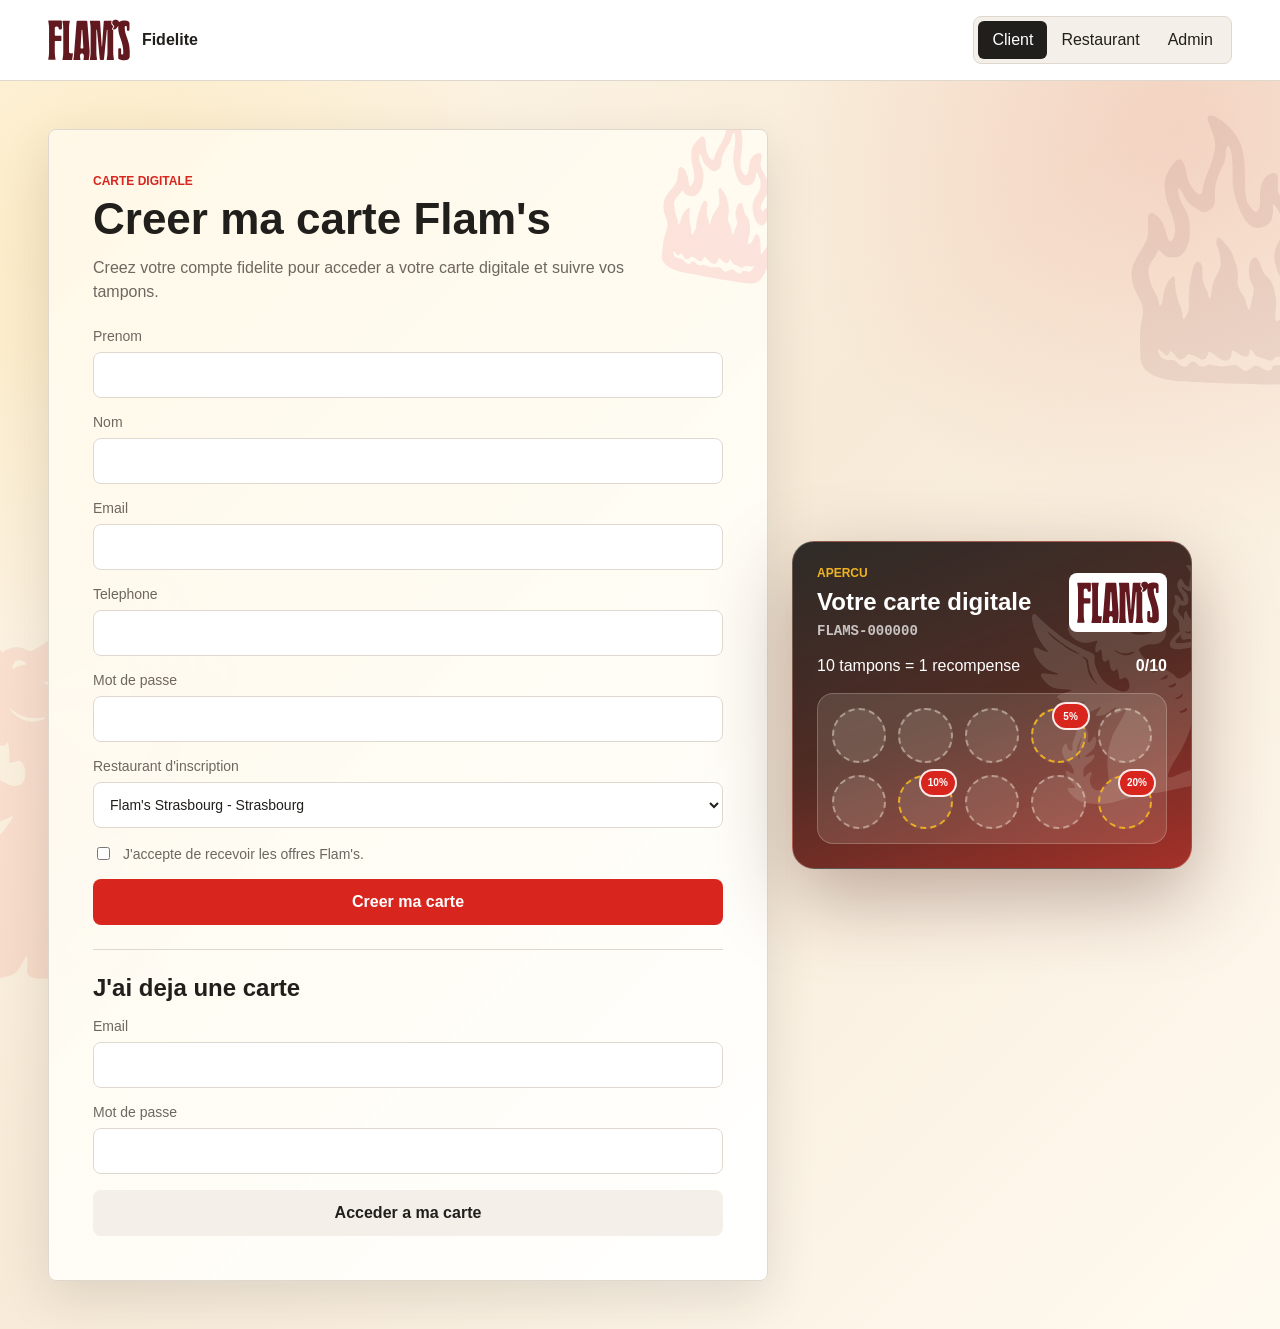
==== commit 79ee0f74: "Simplify client card visuals" ====
--- a/index.html
+++ b/index.html
@@ -83,7 +83,6 @@
       <aside class="auth-visual">
         <div class="wallet-card sample-card">
           <img class="card-deco card-deco-dragon" src="assets/brand/2025-09-FLAMS-Valise-Logo_ILLU-DRAGON-BEIGE.svg" alt="" aria-hidden="true" />
-          <img class="card-deco card-deco-flame" src="assets/brand/2025-09-FLAMS-Valise-Logo_ILLU-FLAMME-JAUNE.svg" alt="" aria-hidden="true" />
           <div class="brand-row">
             <div>
               <p class="eyebrow">Apercu</p>
@@ -96,11 +95,6 @@
             <span>10 tampons = 1 recompense</span>
             <strong>0/10</strong>
           </div>
-          <div class="card-mini-scene" aria-hidden="true">
-            <img src="assets/brand/2025-09-FLAMS-Valise-Logo_ILLU-BIERE-JAUNE.svg" alt="" />
-            <img src="assets/brand/2025-09-FLAMS-Valise-Logo_ILLU-VIN-BEIGE.svg" alt="" />
-            <img src="assets/brand/2025-09-FLAMS-Valise-Logo_ILLU-FUT-JAUNE.svg" alt="" />
-          </div>
           <div class="stamp-grid client-stamps" id="sample-stamps"></div>
         </div>
       </aside>
--- a/styles.css
+++ b/styles.css
@@ -597,46 +597,6 @@
   width: 230px;
 }
 
-.card-deco-flame {
-  opacity: 0.18;
-  right: 16px;
-  top: 132px;
-  width: 74px;
-  animation: float-mark 4.4s ease-in-out infinite;
-}
-
-.card-mini-scene {
-  align-items: center;
-  background: rgba(255, 248, 232, 0.12);
-  border: 1px solid rgba(255, 248, 232, 0.2);
-  border-radius: 14px;
-  display: flex;
-  gap: 12px;
-  justify-content: center;
-  min-height: 58px;
-  overflow: hidden;
-}
-
-.card-mini-scene img {
-  filter: drop-shadow(0 8px 14px rgba(33, 31, 28, 0.2));
-  height: 52px;
-  object-fit: contain;
-  transform-origin: center bottom;
-  width: 64px;
-}
-
-.card-mini-scene img:nth-child(1) {
-  animation: mini-bounce 4s ease-in-out infinite;
-}
-
-.card-mini-scene img:nth-child(2) {
-  animation: mini-bounce 4s ease-in-out 0.35s infinite;
-}
-
-.card-mini-scene img:nth-child(3) {
-  animation: mini-bounce 4s ease-in-out 0.7s infinite;
-}
-
 .card-illustration {
   align-items: center;
   background: rgba(255, 248, 232, 0.98);
@@ -1370,26 +1330,6 @@
   }
 }
 
-@keyframes float-mark {
-  0%, 100% {
-    transform: translateY(0) rotate(0deg);
-  }
-
-  50% {
-    transform: translateY(-8px) rotate(4deg);
-  }
-}
-
-@keyframes mini-bounce {
-  0%, 100% {
-    transform: translateY(0) rotate(0deg);
-  }
-
-  45% {
-    transform: translateY(-4px) rotate(-2deg);
-  }
-}
-
 @keyframes stamp-pop {
   0% {
     transform: scale(0.88);
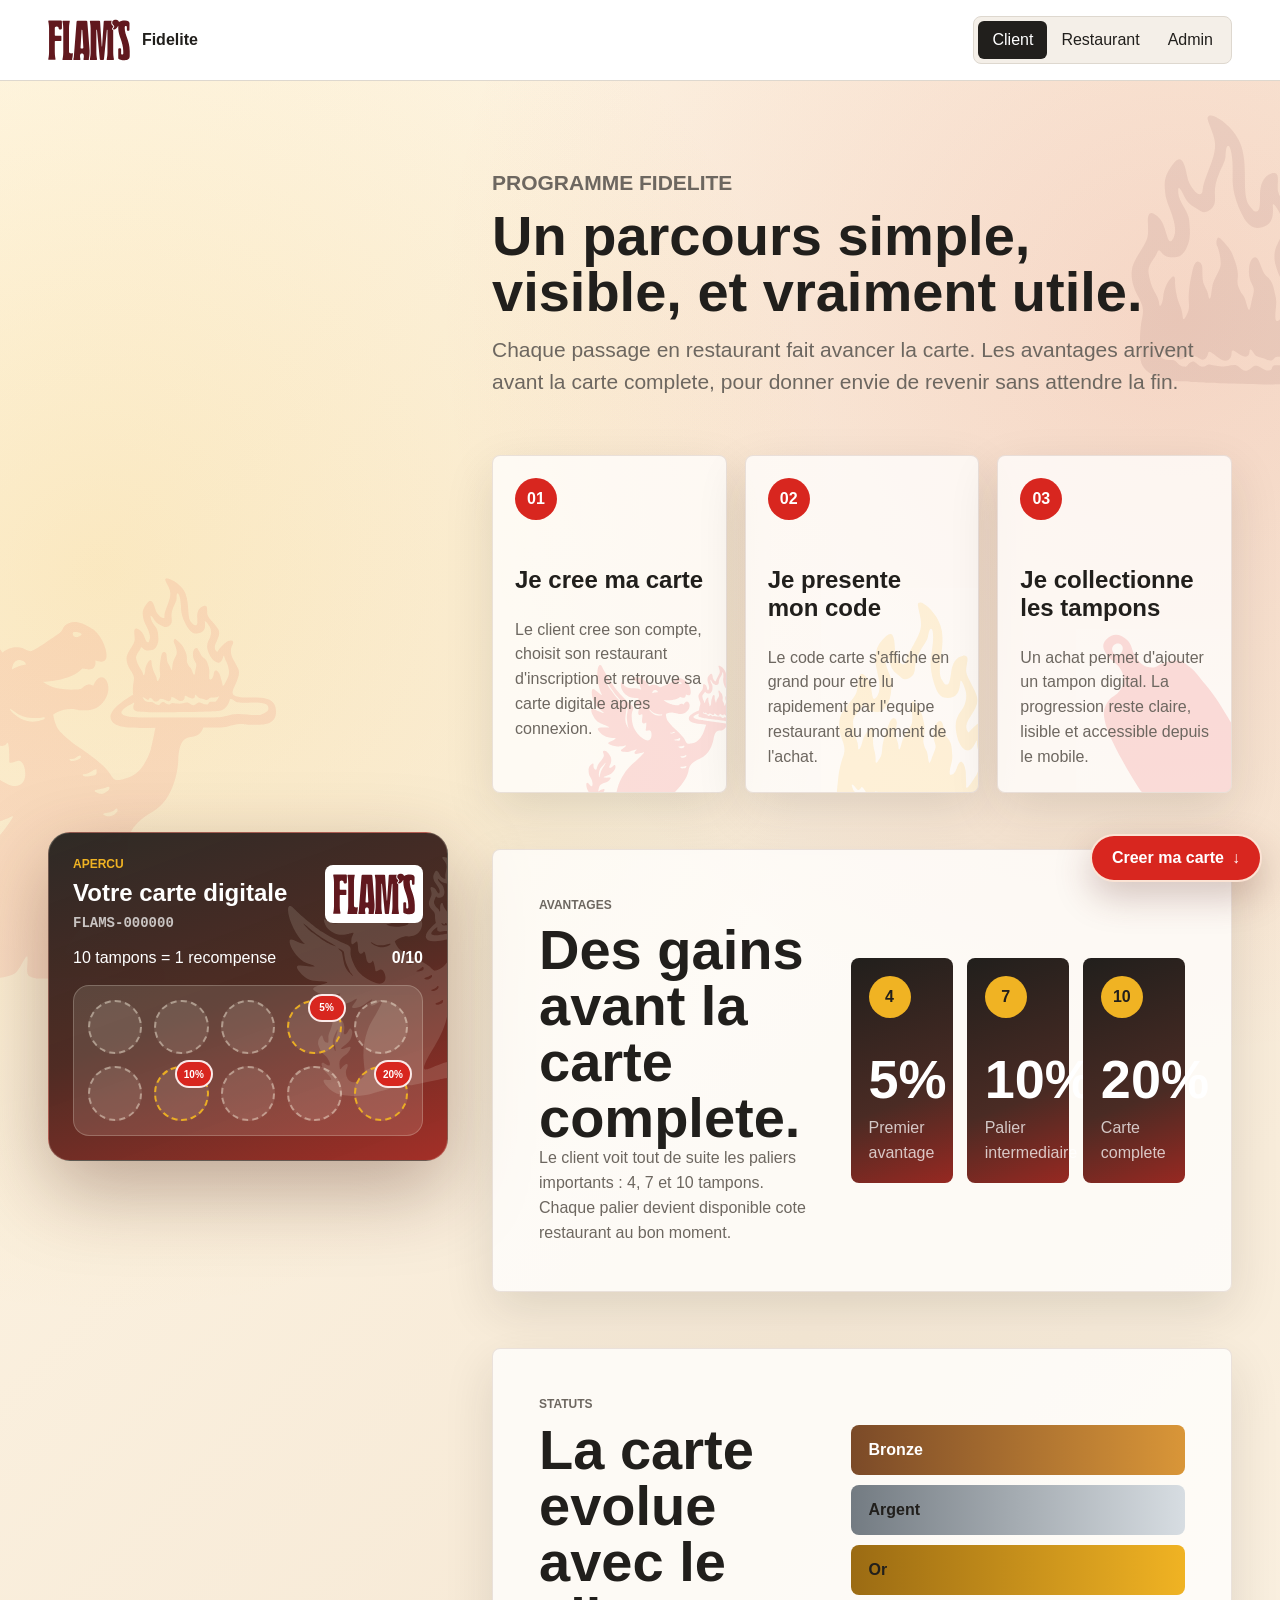
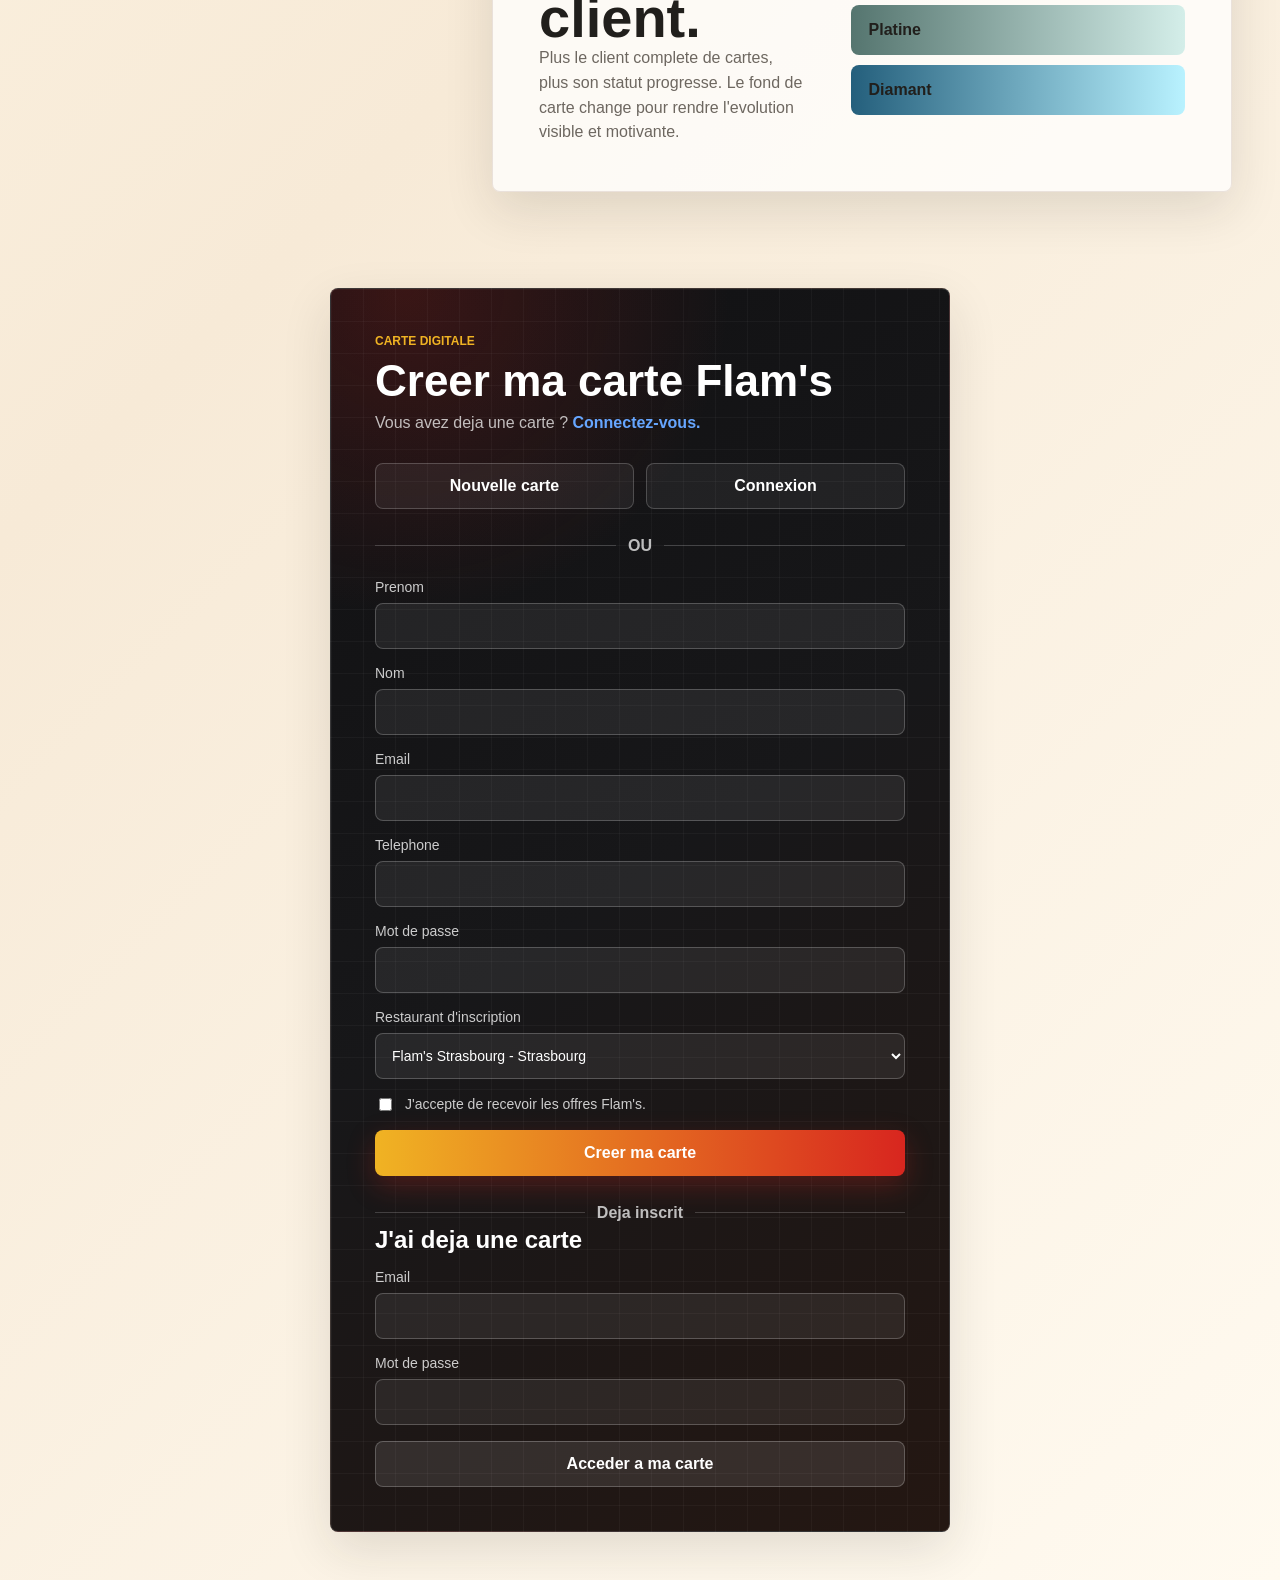
==== commit 2de85d52: "Add loyalty explainer and polished signup flow" ====
--- a/index.html
+++ b/index.html
@@ -8,7 +8,7 @@
     <meta name="theme-color" content="#d8261f" />
     <meta name="apple-mobile-web-app-capable" content="yes" />
     <meta name="apple-mobile-web-app-title" content="Flam's" />
-    <link rel="stylesheet" href="styles.css?v=5" />
+    <link rel="stylesheet" href="styles.css?v=6" />
   </head>
   <body class="client-page client-auth-page" data-page="auth">
     <header class="topbar">
@@ -23,14 +23,114 @@
       </nav>
     </header>
 
+    <a class="floating-signup-button" href="#signup-form">Creer ma carte</a>
+
     <main class="auth-shell client-auth-shell">
       <div class="client-bg-mark client-bg-mark-dragon" aria-hidden="true"></div>
       <div class="client-bg-mark client-bg-mark-flame" aria-hidden="true"></div>
-      <section class="auth-panel client-auth-panel">
-        <img class="auth-panel-mark" src="assets/brand/2025-09-FLAMS-Valise-Logo_ILLU-FLAMME-ROUGE.svg" alt="" aria-hidden="true" />
-        <p class="eyebrow">Carte digitale</p>
-        <h1 class="client-auth-title">Creer ma carte Flam's</h1>
-        <p class="lead">Creez votre compte fidelite pour acceder a votre carte digitale et suivre vos tampons.</p>
+      <aside class="auth-visual">
+        <div class="wallet-card sample-card">
+          <img class="card-deco card-deco-dragon" src="assets/brand/2025-09-FLAMS-Valise-Logo_ILLU-DRAGON-BEIGE.svg" alt="" aria-hidden="true" />
+          <div class="brand-row">
+            <div>
+              <p class="eyebrow">Apercu</p>
+              <h2>Votre carte digitale</h2>
+              <p class="card-number">FLAMS-000000</p>
+            </div>
+            <img class="card-logo" src="assets/brand/2025-09-FLAMS-Valise-Logo_LOGO-BDX.svg" alt="Flam's" />
+          </div>
+          <div class="reward-row">
+            <span>10 tampons = 1 recompense</span>
+            <strong>0/10</strong>
+          </div>
+          <div class="stamp-grid client-stamps" id="sample-stamps"></div>
+        </div>
+      </aside>
+
+      <section class="loyalty-story" aria-labelledby="loyalty-story-title">
+        <div class="story-intro reveal-on-scroll">
+          <p class="eyebrow">Programme fidelite</p>
+          <h2 id="loyalty-story-title">Un parcours simple, visible, et vraiment utile.</h2>
+          <p>Chaque passage en restaurant fait avancer la carte. Les avantages arrivent avant la carte complete, pour donner envie de revenir sans attendre la fin.</p>
+        </div>
+
+        <div class="story-steps">
+          <article class="story-card reveal-on-scroll">
+            <span class="story-number">01</span>
+            <img src="assets/brand/2025-09-FLAMS-Valise-Logo_ILLU-DRAGON-ROUGE.svg" alt="" aria-hidden="true" />
+            <h3>Je cree ma carte</h3>
+            <p>Le client cree son compte, choisit son restaurant d'inscription et retrouve sa carte digitale apres connexion.</p>
+          </article>
+
+          <article class="story-card reveal-on-scroll">
+            <span class="story-number">02</span>
+            <img src="assets/brand/2025-09-FLAMS-Valise-Logo_ILLU-FLAMME-JAUNE.svg" alt="" aria-hidden="true" />
+            <h3>Je presente mon code</h3>
+            <p>Le code carte s'affiche en grand pour etre lu rapidement par l'equipe restaurant au moment de l'achat.</p>
+          </article>
+
+          <article class="story-card reveal-on-scroll">
+            <span class="story-number">03</span>
+            <img src="assets/brand/2025-09-FLAMS-Valise-Logo_ILLU-PLANCHE-ROUGE.svg" alt="" aria-hidden="true" />
+            <h3>Je collectionne les tampons</h3>
+            <p>Un achat permet d'ajouter un tampon digital. La progression reste claire, lisible et accessible depuis le mobile.</p>
+          </article>
+        </div>
+
+        <div class="reward-explainer reveal-on-scroll">
+          <div>
+            <p class="eyebrow">Avantages</p>
+            <h2>Des gains avant la carte complete.</h2>
+            <p>Le client voit tout de suite les paliers importants : 4, 7 et 10 tampons. Chaque palier devient disponible cote restaurant au bon moment.</p>
+          </div>
+          <div class="reward-ladder" aria-label="Paliers du programme">
+            <article>
+              <span>4</span>
+              <strong>5%</strong>
+              <p>Premier avantage</p>
+            </article>
+            <article>
+              <span>7</span>
+              <strong>10%</strong>
+              <p>Palier intermediaire</p>
+            </article>
+            <article>
+              <span>10</span>
+              <strong>20%</strong>
+              <p>Carte complete</p>
+            </article>
+          </div>
+        </div>
+
+        <div class="status-explainer reveal-on-scroll">
+          <div>
+            <p class="eyebrow">Statuts</p>
+            <h2>La carte evolue avec le client.</h2>
+            <p>Plus le client complete de cartes, plus son statut progresse. Le fond de carte change pour rendre l'evolution visible et motivante.</p>
+          </div>
+          <div class="status-ribbon" aria-label="Statuts fidelite">
+            <span>Bronze</span>
+            <span>Argent</span>
+            <span>Or</span>
+            <span>Platine</span>
+            <span>Diamant</span>
+          </div>
+        </div>
+      </section>
+
+      <section class="auth-panel client-auth-panel" id="signup-form">
+        <div class="auth-card-head">
+          <p class="eyebrow">Carte digitale</p>
+          <h1 class="client-auth-title">Creer ma carte Flam's</h1>
+          <p>Vous avez deja une carte ? <a href="#login-form">Connectez-vous.</a></p>
+        </div>
+
+        <div class="auth-choice-grid" aria-label="Actions rapides">
+          <a class="auth-choice" href="#customer-form">Nouvelle carte</a>
+          <a class="auth-choice" href="#login-form">Connexion</a>
+        </div>
+
+        <div class="auth-separator"><span>OU</span></div>
 
         <form id="customer-form" class="form">
           <label>
@@ -64,7 +164,7 @@
           <button class="primary" type="submit">Creer ma carte</button>
         </form>
 
-        <div class="divider"></div>
+        <div class="auth-separator"><span>Deja inscrit</span></div>
 
         <form id="login-form" class="form compact-form">
           <h2>J'ai deja une carte</h2>
@@ -80,26 +180,8 @@
         </form>
       </section>
 
-      <aside class="auth-visual">
-        <div class="wallet-card sample-card">
-          <img class="card-deco card-deco-dragon" src="assets/brand/2025-09-FLAMS-Valise-Logo_ILLU-DRAGON-BEIGE.svg" alt="" aria-hidden="true" />
-          <div class="brand-row">
-            <div>
-              <p class="eyebrow">Apercu</p>
-              <h2>Votre carte digitale</h2>
-              <p class="card-number">FLAMS-000000</p>
-            </div>
-            <img class="card-logo" src="assets/brand/2025-09-FLAMS-Valise-Logo_LOGO-BDX.svg" alt="Flam's" />
-          </div>
-          <div class="reward-row">
-            <span>10 tampons = 1 recompense</span>
-            <strong>0/10</strong>
-          </div>
-          <div class="stamp-grid client-stamps" id="sample-stamps"></div>
-        </div>
-      </aside>
     </main>
 
-    <script src="app.js?v=5"></script>
+    <script src="app.js?v=6"></script>
   </body>
 </html>
--- a/styles.css
+++ b/styles.css
@@ -16,6 +16,10 @@
   box-sizing: border-box;
 }
 
+html {
+  scroll-behavior: smooth;
+}
+
 body {
   margin: 0;
   background: var(--paper);
@@ -251,29 +255,105 @@
 }
 
 .client-auth-shell {
+  grid-template-columns: minmax(320px, 420px) minmax(0, 1fr);
   position: relative;
 }
 
 .client-auth-panel {
   background:
-    linear-gradient(135deg, rgba(255, 248, 232, 0.98), rgba(255, 255, 255, 0.96));
+    linear-gradient(rgba(255, 255, 255, 0.035) 1px, transparent 1px),
+    linear-gradient(90deg, rgba(255, 255, 255, 0.035) 1px, transparent 1px),
+    radial-gradient(circle at 12% 0%, rgba(216, 38, 31, 0.2), transparent 24%),
+    linear-gradient(145deg, #111113 0%, #171719 48%, #241712 100%);
+  background-size: 32px 32px, 32px 32px, auto, auto;
+  border-color: rgba(255, 255, 255, 0.14);
+  color: white;
+  grid-column: 1 / -1;
+  justify-self: center;
+  max-width: 620px;
   overflow: hidden;
   position: relative;
-}
-
-.auth-panel-mark {
-  opacity: 0.1;
-  pointer-events: none;
-  position: absolute;
-  right: -24px;
-  top: -20px;
-  transform: rotate(8deg);
-  width: 130px;
+  scroll-margin-top: 110px;
+  width: 100%;
 }
 
 .client-auth-title {
   animation: text-rise 640ms ease both;
   max-width: 520px;
+}
+
+.auth-card-head {
+  display: grid;
+  gap: 8px;
+  position: relative;
+  z-index: 1;
+}
+
+.auth-card-head .eyebrow {
+  color: var(--gold);
+  margin-bottom: 0;
+}
+
+.auth-card-head p {
+  color: rgba(255, 255, 255, 0.72);
+  line-height: 1.4;
+}
+
+.auth-card-head a {
+  color: #66a6ff;
+  font-weight: 800;
+  text-decoration: none;
+}
+
+.auth-choice-grid {
+  display: grid;
+  gap: 12px;
+  grid-template-columns: repeat(2, minmax(0, 1fr));
+  margin-top: 28px;
+  position: relative;
+  z-index: 1;
+}
+
+.auth-choice {
+  align-items: center;
+  background: rgba(255, 255, 255, 0.06);
+  border: 1px solid rgba(255, 255, 255, 0.2);
+  border-radius: 8px;
+  color: white;
+  display: flex;
+  font-weight: 900;
+  justify-content: center;
+  min-height: 46px;
+  text-decoration: none;
+  transition:
+    background 160ms ease,
+    border-color 160ms ease,
+    transform 160ms ease;
+}
+
+.auth-choice:hover {
+  background: rgba(216, 38, 31, 0.24);
+  border-color: rgba(240, 179, 35, 0.58);
+  transform: translateY(-1px);
+}
+
+.auth-separator {
+  align-items: center;
+  color: rgba(255, 255, 255, 0.72);
+  display: grid;
+  font-weight: 800;
+  gap: 12px;
+  grid-template-columns: 1fr auto 1fr;
+  margin: 28px 0 4px;
+  position: relative;
+  z-index: 1;
+}
+
+.auth-separator::before,
+.auth-separator::after {
+  background: rgba(255, 255, 255, 0.18);
+  content: "";
+  height: 1px;
 }
 
 .client-auth-panel .form,
@@ -286,6 +366,43 @@
   z-index: 1;
 }
 
+.client-auth-panel label {
+  color: rgba(255, 255, 255, 0.78);
+}
+
+.client-auth-panel input,
+.client-auth-panel select {
+  background: rgba(255, 255, 255, 0.07);
+  border-color: rgba(255, 255, 255, 0.22);
+  color: white;
+}
+
+.client-auth-panel select option {
+  color: var(--ink);
+}
+
+.client-auth-panel input::placeholder {
+  color: rgba(255, 255, 255, 0.4);
+}
+
+.client-auth-panel input:focus,
+.client-auth-panel select:focus {
+  border-color: #66a6ff;
+  box-shadow: 0 0 0 3px rgba(102, 166, 255, 0.18);
+  outline: 0;
+}
+
+.client-auth-panel .primary {
+  background: linear-gradient(90deg, #f0b323, #d8261f);
+  box-shadow: 0 10px 28px rgba(216, 38, 31, 0.28);
+}
+
+.client-auth-panel .secondary {
+  background: rgba(255, 255, 255, 0.1);
+  border: 1px solid rgba(255, 255, 255, 0.22);
+  color: white;
+}
+
 .login-panel {
   width: 100%;
 }
@@ -386,6 +503,223 @@
 .credential-grid strong {
   font-family: "Courier New", monospace;
   overflow-wrap: anywhere;
+}
+
+.floating-signup-button {
+  background: var(--flame);
+  border: 2px solid rgba(255, 248, 232, 0.9);
+  border-radius: 999px;
+  bottom: 18px;
+  box-shadow: 0 14px 36px rgba(91, 40, 29, 0.26);
+  color: white;
+  font-weight: 900;
+  min-height: 48px;
+  padding: 13px 20px;
+  position: fixed;
+  right: 18px;
+  text-decoration: none;
+  z-index: 20;
+}
+
+.floating-signup-button::after {
+  content: "↓";
+  margin-left: 8px;
+}
+
+.loyalty-story {
+  display: grid;
+  gap: clamp(28px, 5vw, 56px);
+  padding: 0 0 clamp(32px, 6vw, 72px);
+  position: relative;
+  z-index: 1;
+}
+
+.story-intro {
+  margin-top: clamp(8px, 3vw, 24px);
+  max-width: 760px;
+}
+
+.story-intro h2,
+.reward-explainer h2,
+.status-explainer h2 {
+  font-size: clamp(30px, 5vw, 56px);
+  line-height: 1;
+}
+
+.story-intro p,
+.reward-explainer p,
+.status-explainer p,
+.story-card p {
+  color: var(--muted);
+  line-height: 1.55;
+}
+
+.story-intro > p {
+  font-size: clamp(17px, 2vw, 21px);
+  margin-top: 14px;
+}
+
+.story-steps {
+  display: grid;
+  gap: 18px;
+  grid-template-columns: repeat(3, minmax(0, 1fr));
+}
+
+.story-card,
+.reward-explainer,
+.status-explainer {
+  background: rgba(255, 255, 255, 0.74);
+  border: 1px solid rgba(91, 40, 29, 0.12);
+  border-radius: 8px;
+  box-shadow: var(--shadow);
+  overflow: hidden;
+  position: relative;
+}
+
+.story-card {
+  min-height: 280px;
+  padding: 22px;
+}
+
+.story-card img {
+  bottom: -34px;
+  opacity: 0.12;
+  position: absolute;
+  right: -28px;
+  transform: rotate(8deg);
+  width: 170px;
+}
+
+.story-card h3 {
+  font-size: 24px;
+  margin-top: 46px;
+  max-width: 260px;
+  position: relative;
+  z-index: 1;
+}
+
+.story-card p {
+  margin-top: 12px;
+  position: relative;
+  z-index: 1;
+}
+
+.story-number {
+  align-items: center;
+  background: var(--flame);
+  border-radius: 999px;
+  color: white;
+  display: inline-flex;
+  font-weight: 900;
+  height: 42px;
+  justify-content: center;
+  width: 42px;
+}
+
+.reward-explainer,
+.status-explainer {
+  align-items: center;
+  display: grid;
+  gap: clamp(20px, 4vw, 44px);
+  grid-template-columns: minmax(0, 0.8fr) minmax(320px, 1fr);
+  padding: clamp(24px, 5vw, 46px);
+}
+
+.reward-ladder {
+  display: grid;
+  gap: 14px;
+  grid-template-columns: repeat(3, minmax(0, 1fr));
+}
+
+.reward-ladder article {
+  background:
+    linear-gradient(160deg, #211f1c 0%, #4a2b24 62%, #d8261f 132%);
+  border-radius: 8px;
+  color: white;
+  min-height: 190px;
+  padding: 18px;
+  position: relative;
+}
+
+.reward-ladder span {
+  align-items: center;
+  background: var(--gold);
+  border-radius: 999px;
+  color: var(--ink);
+  display: flex;
+  font-weight: 900;
+  height: 42px;
+  justify-content: center;
+  width: 42px;
+}
+
+.reward-ladder strong {
+  display: block;
+  font-size: clamp(34px, 5vw, 54px);
+  margin-top: 30px;
+}
+
+.reward-ladder p {
+  color: rgba(255, 255, 255, 0.74);
+  margin-top: 6px;
+}
+
+.status-ribbon {
+  display: grid;
+  gap: 10px;
+}
+
+.status-ribbon span {
+  border-radius: 8px;
+  color: white;
+  font-weight: 900;
+  padding: 16px 18px;
+  transform-origin: left center;
+}
+
+.status-ribbon span:nth-child(1) {
+  background: linear-gradient(90deg, #7b4a28, #d99638);
+}
+
+.status-ribbon span:nth-child(2) {
+  background: linear-gradient(90deg, #737b82, #d7dde2);
+  color: var(--ink);
+}
+
+.status-ribbon span:nth-child(3) {
+  background: linear-gradient(90deg, #9b6b13, #f0b323);
+  color: var(--ink);
+}
+
+.status-ribbon span:nth-child(4) {
+  background: linear-gradient(90deg, #55756f, #d4eee9);
+  color: var(--ink);
+}
+
+.status-ribbon span:nth-child(5) {
+  background: linear-gradient(90deg, #245f7c, #b9f2ff);
+  color: var(--ink);
+}
+
+.reveal-on-scroll {
+  opacity: 0;
+  transform: translateY(22px);
+  transition:
+    opacity 620ms ease,
+    transform 620ms ease;
+}
+
+.reveal-on-scroll.is-visible {
+  opacity: 1;
+  transform: translateY(0);
+}
+
+.story-card.reveal-on-scroll:nth-child(2) {
+  transition-delay: 100ms;
+}
+
+.story-card.reveal-on-scroll:nth-child(3) {
+  transition-delay: 180ms;
 }
 
 .primary:disabled,
@@ -1407,10 +1741,22 @@
     max-width: 132px;
   }
 
+  .floating-signup-button {
+    bottom: 12px;
+    left: 14px;
+    right: 14px;
+    text-align: center;
+  }
+
   .auth-shell,
   .page-grid,
   .client-shell,
   .dashboard-grid,
+  .story-steps,
+  .reward-explainer,
+  .status-explainer,
+  .reward-ladder,
+  .auth-choice-grid,
   .insight-grid,
   .metrics {
     grid-template-columns: 1fr;
@@ -1443,4 +1789,16 @@
   .benefit-item {
     grid-template-columns: 1fr;
   }
-}
+
+  .loyalty-story {
+    padding-top: 12px;
+  }
+
+  .story-card {
+    min-height: 230px;
+  }
+
+  .reward-ladder article {
+    min-height: 150px;
+  }
+}
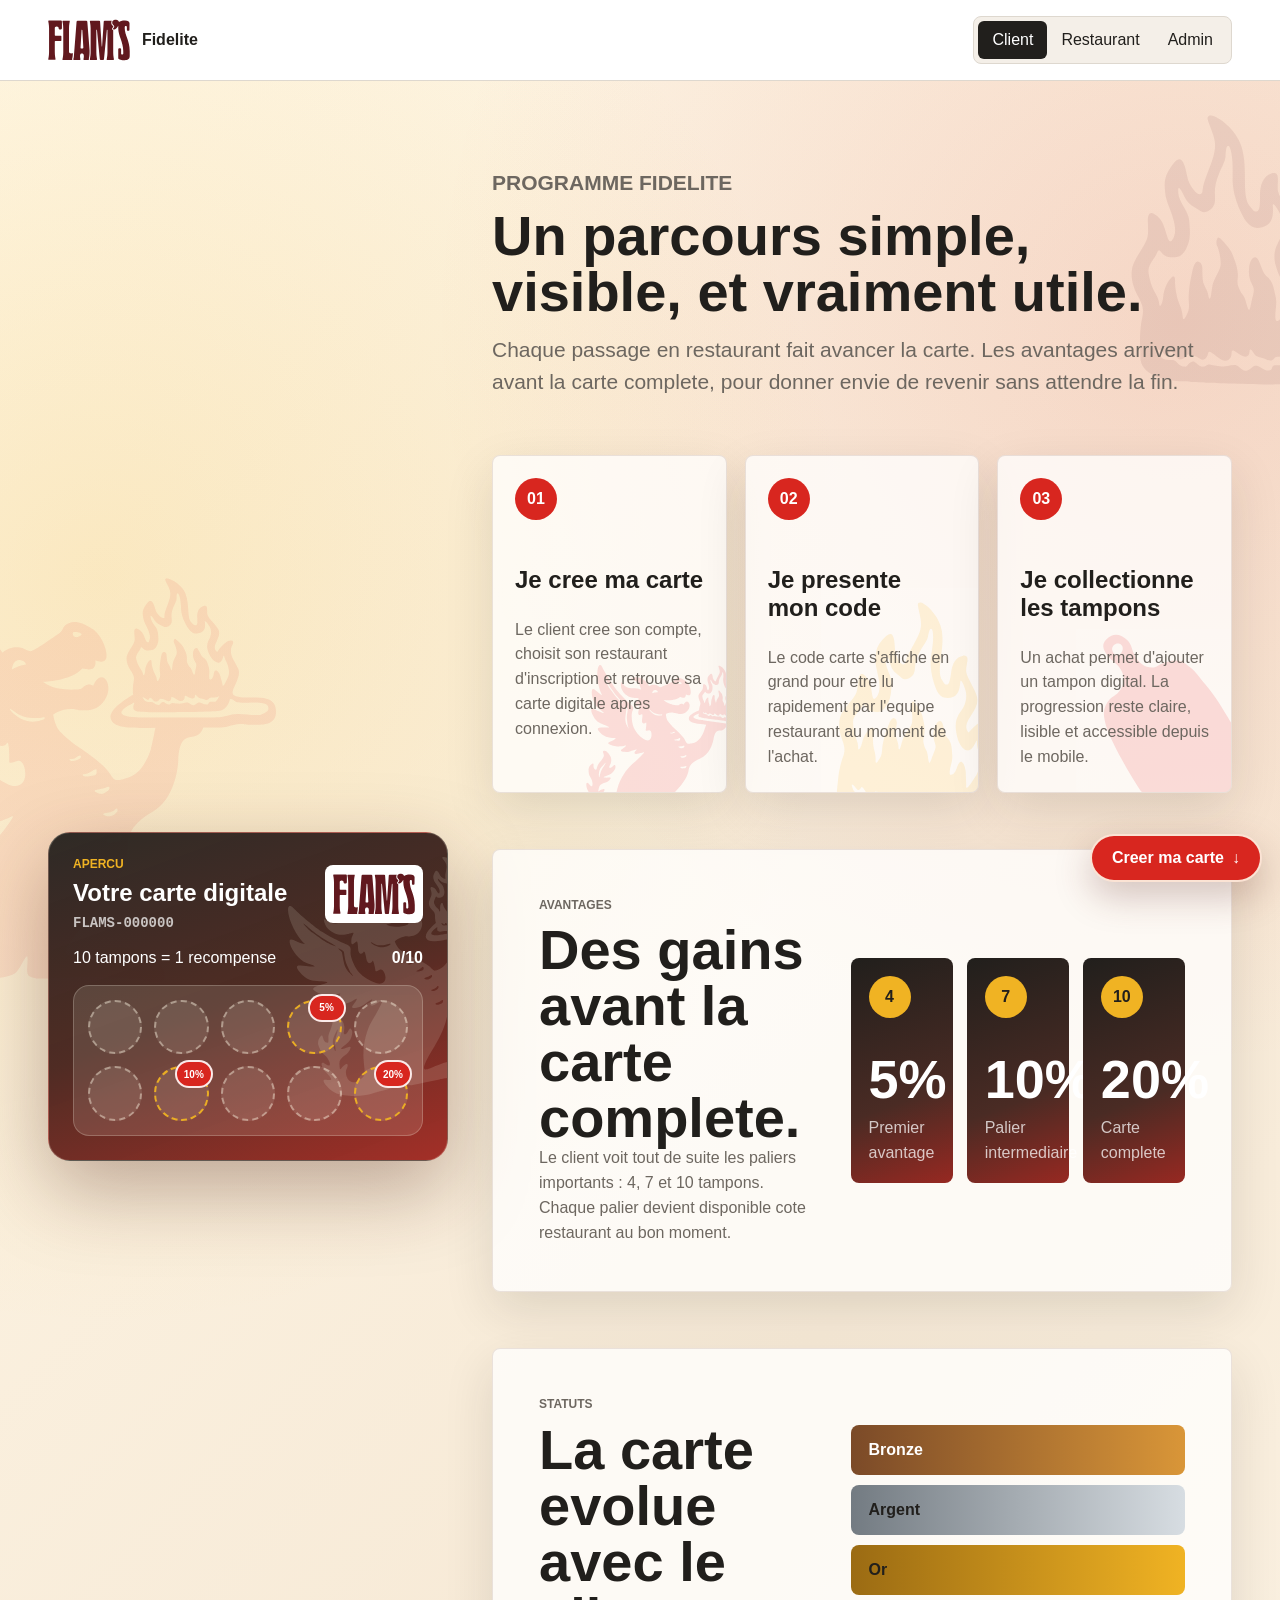
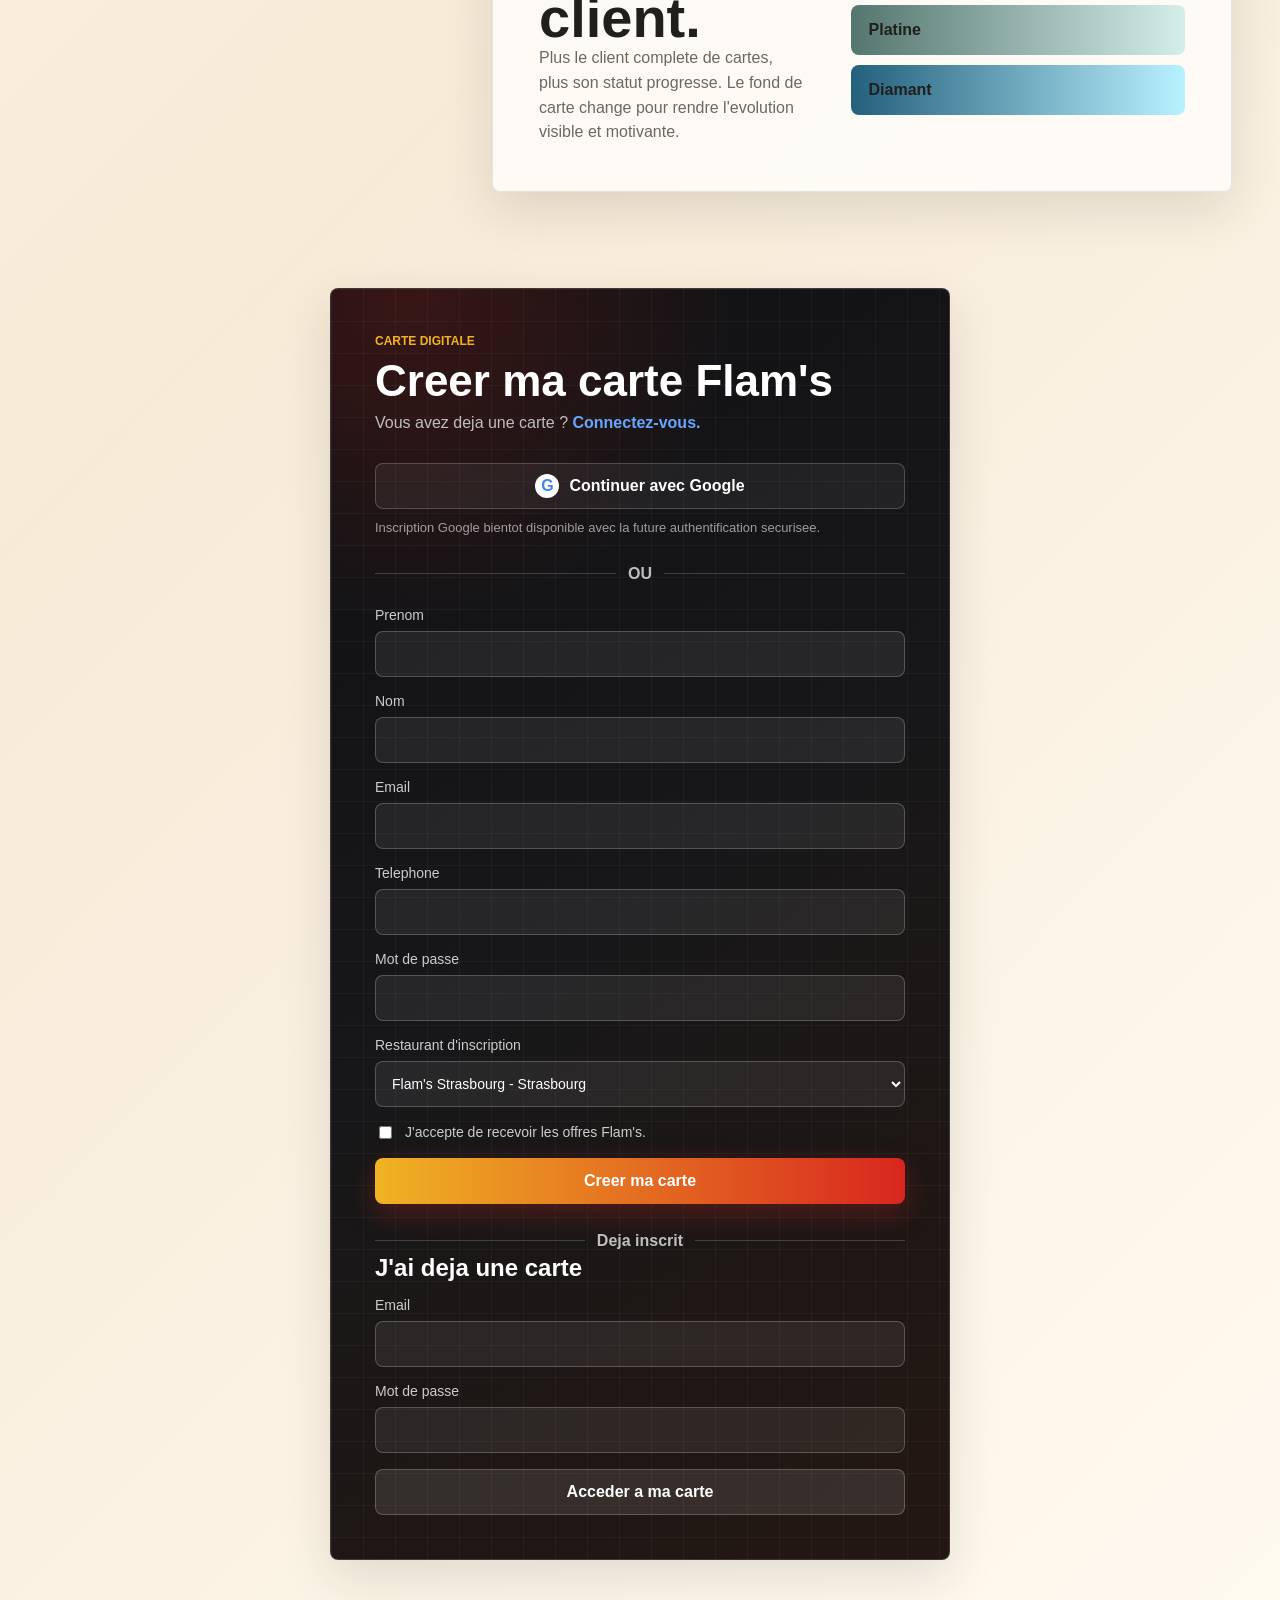
==== commit 28d19793: "Add Google signup option" ====
--- a/index.html
+++ b/index.html
@@ -125,9 +125,12 @@
           <p>Vous avez deja une carte ? <a href="#login-form">Connectez-vous.</a></p>
         </div>
 
-        <div class="auth-choice-grid" aria-label="Actions rapides">
-          <a class="auth-choice" href="#customer-form">Nouvelle carte</a>
-          <a class="auth-choice" href="#login-form">Connexion</a>
+        <div class="google-auth-block">
+          <button class="google-auth-button" type="button" id="google-signup">
+            <span class="google-mark" aria-hidden="true">G</span>
+            Continuer avec Google
+          </button>
+          <p id="google-auth-help">Inscription Google bientot disponible avec la future authentification securisee.</p>
         </div>
 
         <div class="auth-separator"><span>OU</span></div>
@@ -182,6 +185,6 @@
 
     </main>
 
-    <script src="app.js?v=6"></script>
+    <script src="app.js?v=7"></script>
   </body>
 </html>
--- a/styles.css
+++ b/styles.css
@@ -305,36 +305,56 @@
   text-decoration: none;
 }
 
-.auth-choice-grid {
-  display: grid;
-  gap: 12px;
-  grid-template-columns: repeat(2, minmax(0, 1fr));
+.google-auth-block {
+  display: grid;
+  gap: 10px;
   margin-top: 28px;
   position: relative;
   z-index: 1;
 }
 
-.auth-choice {
+.google-auth-button {
   align-items: center;
   background: rgba(255, 255, 255, 0.06);
   border: 1px solid rgba(255, 255, 255, 0.2);
   border-radius: 8px;
   color: white;
+  cursor: pointer;
   display: flex;
+  gap: 10px;
   font-weight: 900;
   justify-content: center;
   min-height: 46px;
-  text-decoration: none;
+  padding: 0 16px;
   transition:
     background 160ms ease,
     border-color 160ms ease,
     transform 160ms ease;
-}
-
-.auth-choice:hover {
-  background: rgba(216, 38, 31, 0.24);
-  border-color: rgba(240, 179, 35, 0.58);
+  width: 100%;
+}
+
+.google-auth-button:hover {
+  background: rgba(255, 255, 255, 0.12);
+  border-color: rgba(255, 255, 255, 0.36);
   transform: translateY(-1px);
+}
+
+.google-mark {
+  align-items: center;
+  background: white;
+  border-radius: 50%;
+  color: #4285f4;
+  display: inline-flex;
+  font-weight: 900;
+  height: 24px;
+  justify-content: center;
+  width: 24px;
+}
+
+.google-auth-block p {
+  color: rgba(255, 255, 255, 0.58);
+  font-size: 13px;
+  line-height: 1.4;
 }
 
 .auth-separator {
@@ -1756,7 +1776,6 @@
   .reward-explainer,
   .status-explainer,
   .reward-ladder,
-  .auth-choice-grid,
   .insight-grid,
   .metrics {
     grid-template-columns: 1fr;
